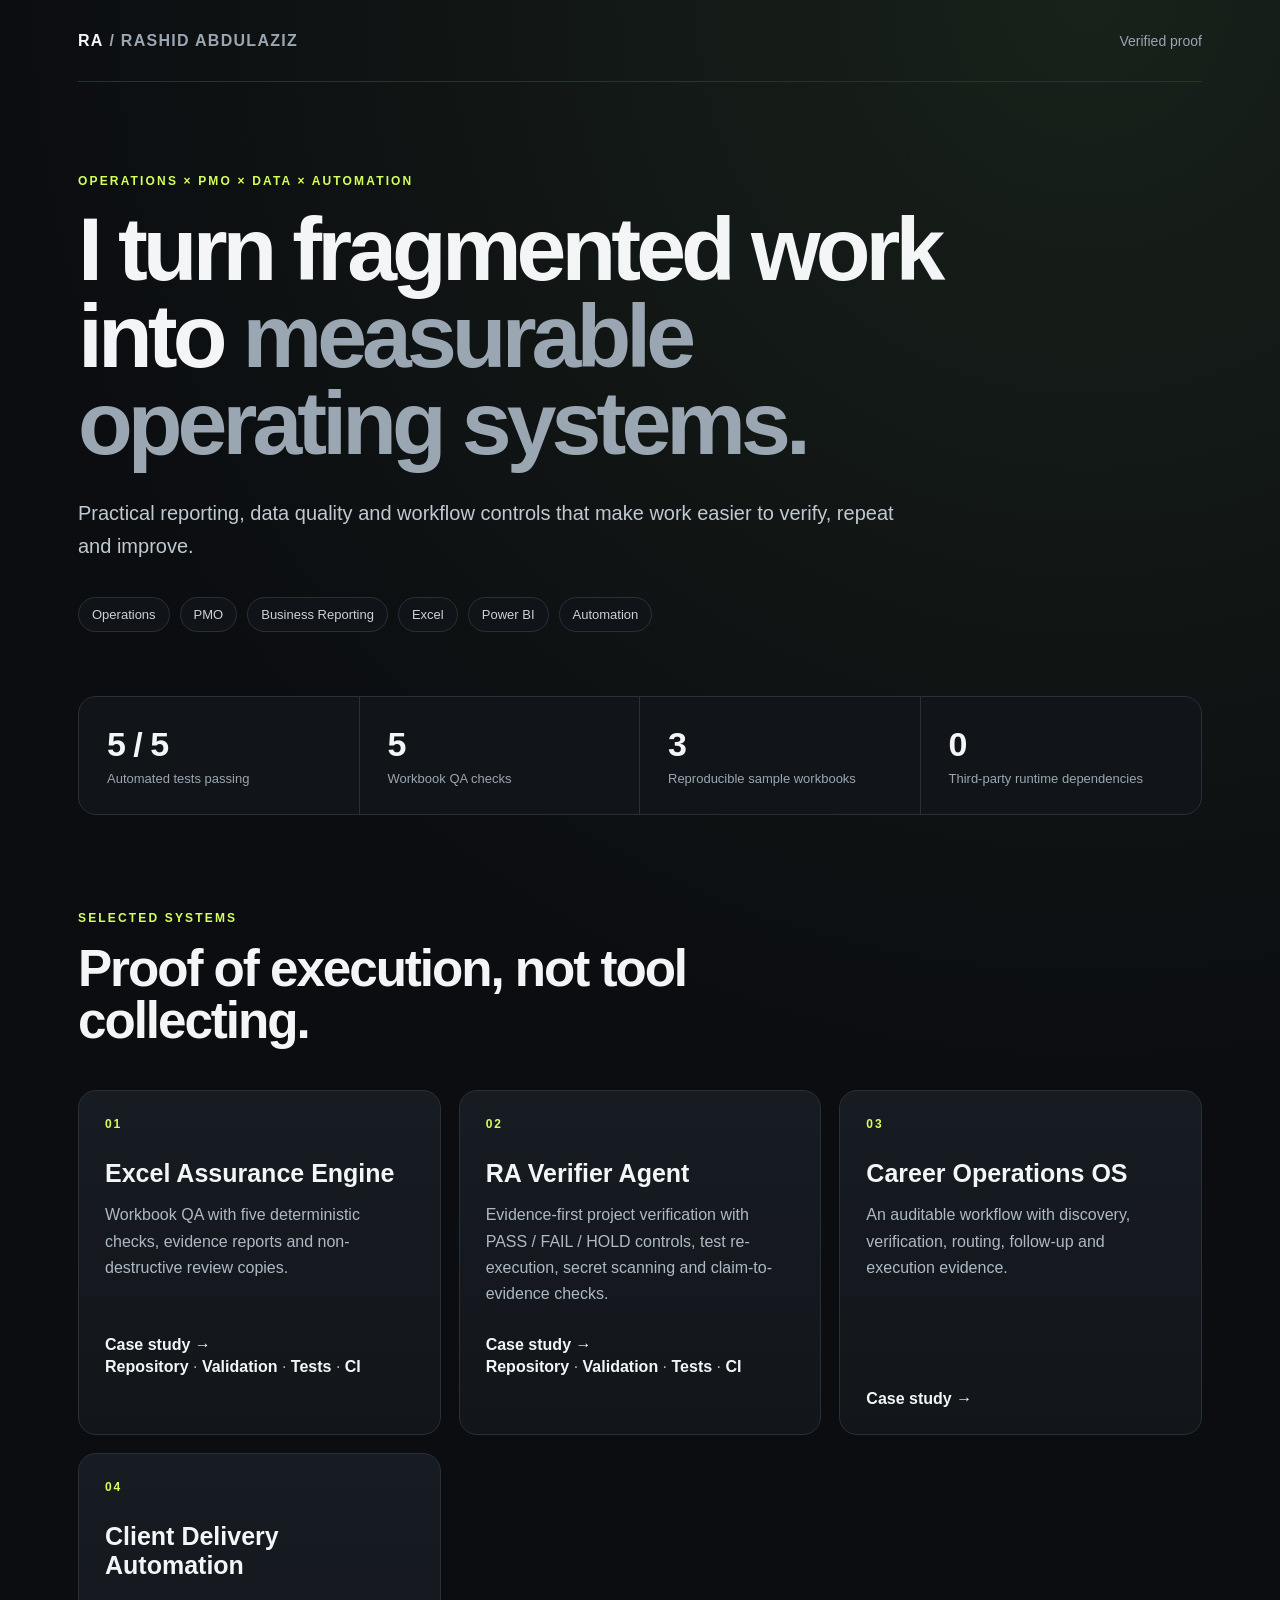
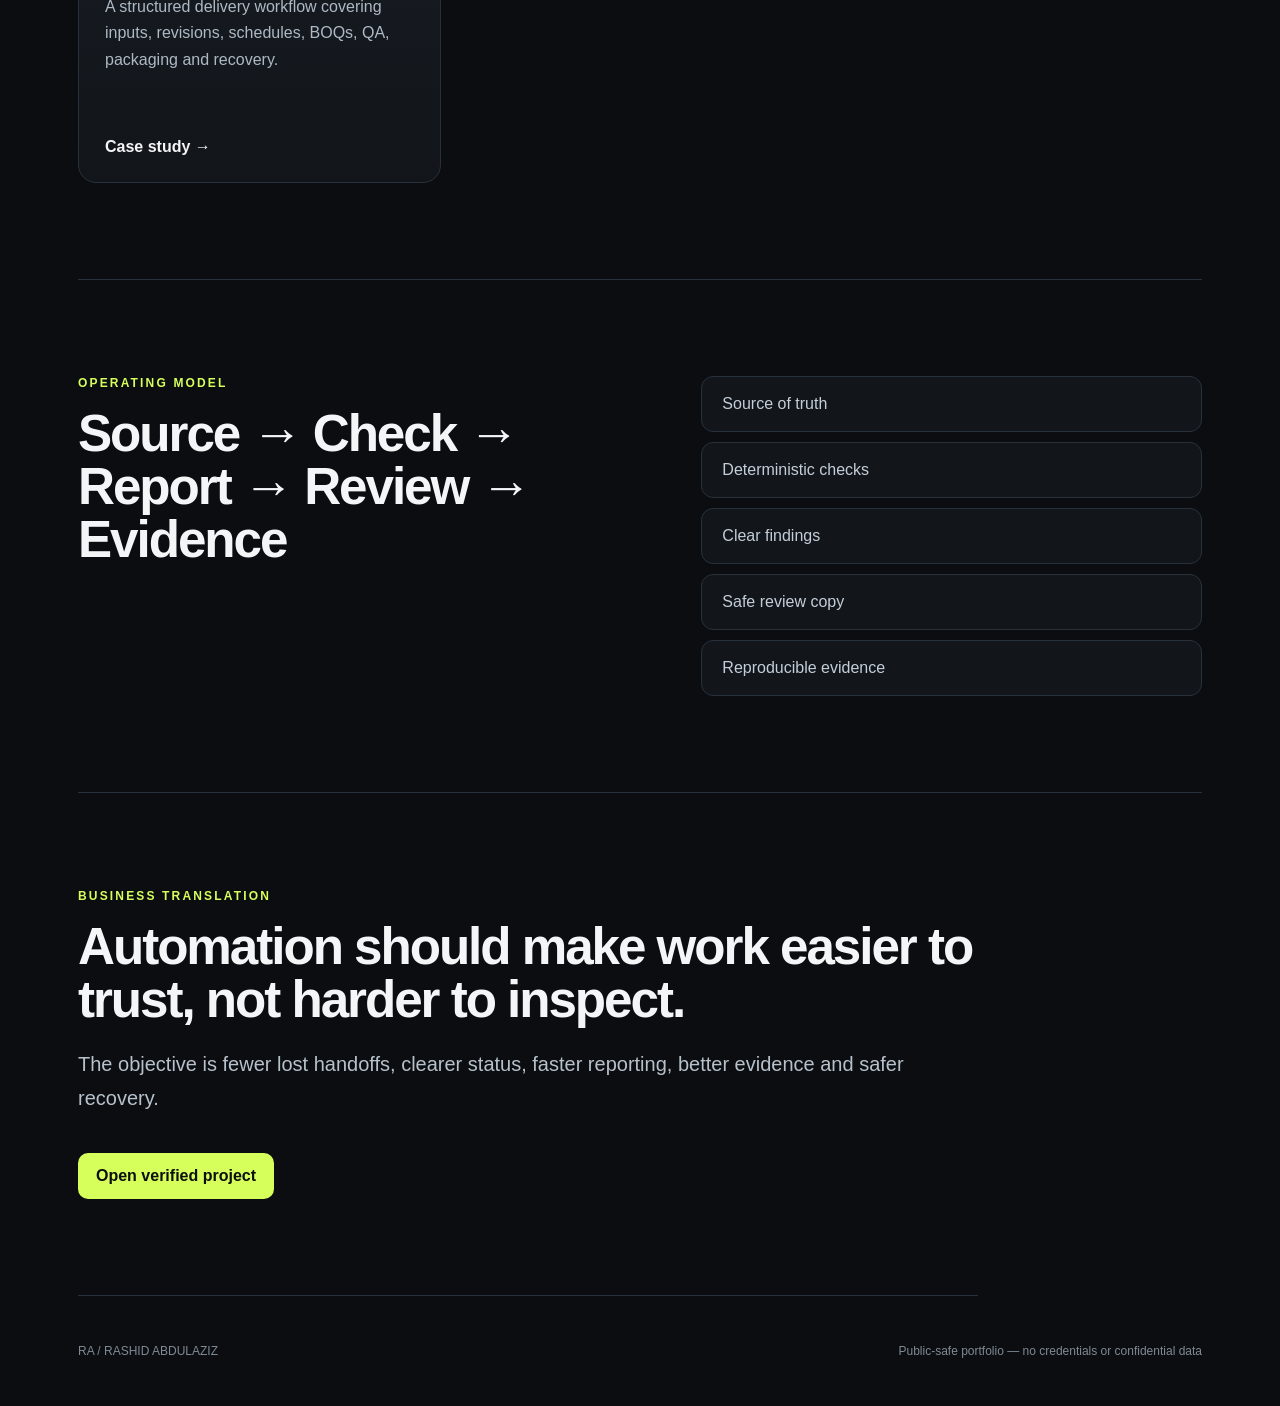
==== index.html @ 1db62b78 "Add social preview metadata" ====
<!doctype html>
<html lang="en">
<head>
  <meta charset="utf-8">
  <meta name="viewport" content="width=device-width,initial-scale=1">
  <meta name="description" content="RA | Operations, PMO, Data and Automation Portfolio">
  <meta property="og:title" content="RA | Operations × PMO × Data × Automation">
  <meta property="og:description" content="Evidence-based professional portfolio for Operations, PMO, Business Reporting and Data Analysis.">
  <meta property="og:type" content="website">
  <meta property="og:url" content="https://rash1ed.github.io/ra-public-portfolio/">
  <meta name="twitter:card" content="summary">
  <title>RA | Operations × PMO × Data × Automation</title>
  <link rel="stylesheet" href="assets/styles.css">
</head>
<body>
  <main class="shell">
    <nav class="nav">
      <div class="brand">RA<span> / RASHID ABDULAZIZ</span></div>
      <a href="#proof">Verified proof</a>
    </nav>

    <section class="hero">
      <p class="eyebrow">OPERATIONS × PMO × DATA × AUTOMATION</p>
      <h1>I turn fragmented work into <em>measurable operating systems.</em></h1>
      <p class="lead">Practical reporting, data quality and workflow controls that make work easier to verify, repeat and improve.</p>
      <div class="chips"><span>Operations</span><span>PMO</span><span>Business Reporting</span><span>Excel</span><span>Power BI</span><span>Automation</span></div>
    </section>
    <section id="proof" class="metrics">
      <article><strong>5 / 5</strong><span>Automated tests passing</span></article>
      <article><strong>5</strong><span>Workbook QA checks</span></article>
      <article><strong>3</strong><span>Reproducible sample workbooks</span></article>
      <article><strong>0</strong><span>Third-party runtime dependencies</span></article>
    </section>

    <section class="section">
      <div class="section-head"><p class="eyebrow">SELECTED SYSTEMS</p><h2>Proof of execution, not tool collecting.</h2></div>
      <div class="grid">
        <article class="card"><span class="num">01</span><h3>Excel Assurance Engine</h3><p>Workbook QA with five deterministic checks, evidence reports and non-destructive review copies.</p><a href="case-studies/excel-assurance-engine.md">Case study →</a><p><a href="https://github.com/rash1ed/ra-excel-assurance-engine">Repository</a> · <a href="https://github.com/rash1ed/ra-excel-assurance-engine/blob/main/docs/validation.txt">Validation</a> · <a href="https://github.com/rash1ed/ra-excel-assurance-engine/tree/main/tests">Tests</a> · <a href="https://github.com/rash1ed/ra-excel-assurance-engine/actions">CI</a></p></article>
        <article class="card"><span class="num">02</span><h3>RA Verifier Agent</h3><p>Evidence-first project verification with PASS / FAIL / HOLD controls, test re-execution, secret scanning and claim-to-evidence checks.</p><a href="case-studies/verifier-agent.md">Case study →</a><p><a href="https://github.com/rash1ed/ra-verifier-agent">Repository</a> · <a href="https://github.com/rash1ed/ra-verifier-agent/blob/main/docs/validation.txt">Validation</a> · <a href="https://github.com/rash1ed/ra-verifier-agent/tree/main/tests">Tests</a> · <a href="https://github.com/rash1ed/ra-verifier-agent/actions">CI</a></p></article>
        <article class="card"><span class="num">03</span><h3>Career Operations OS</h3><p>An auditable workflow with discovery, verification, routing, follow-up and execution evidence.</p><a href="case-studies/career-operations-os.md">Case study →</a></article>
        <article class="card"><span class="num">04</span><h3>Client Delivery Automation</h3><p>A structured delivery workflow covering inputs, revisions, schedules, BOQs, QA, packaging and recovery.</p><a href="case-studies/client-delivery-automation.md">Case study →</a></article>
      </div>
    </section>
    <section class="section split">
      <div><p class="eyebrow">OPERATING MODEL</p><h2>Source → Check → Report → Review → Evidence</h2></div>
      <div class="flow"><span>Source of truth</span><span>Deterministic checks</span><span>Clear findings</span><span>Safe review copy</span><span>Reproducible evidence</span></div>
    </section>

    <section class="section statement">
      <p class="eyebrow">BUSINESS TRANSLATION</p>
      <h2>Automation should make work easier to trust, not harder to inspect.</h2>
      <p>The objective is fewer lost handoffs, clearer status, faster reporting, better evidence and safer recovery.</p>
      <a class="button" href="https://github.com/rash1ed/ra-excel-assurance-engine">Open verified project</a>
    </section>

    <footer><span>RA / RASHID ABDULAZIZ</span><span>Public-safe portfolio — no credentials or confidential data</span></footer>
  </main>
</body>
</html>
---- assets/styles.css ----
:root{
  --bg:#0b0d10;
  --panel:#12161b;
  --panel2:#171c22;
  --text:#f3f5f7;
  --muted:#9aa6b2;
  --line:#27313c;
  --accent:#d6ff5c;
}
*{box-sizing:border-box}
html{scroll-behavior:smooth}
body{
  margin:0;
  background:radial-gradient(circle at 85% 0,#18211a 0,transparent 34%),var(--bg);
  color:var(--text);
  font-family:Inter,Segoe UI,Arial,sans-serif;
}
a{color:inherit}
.shell{max-width:1180px;margin:auto;padding:0 28px}
.nav{
  min-height:82px;
  display:flex;
  align-items:center;
  justify-content:space-between;
  border-bottom:1px solid var(--line);
}
.brand{font-weight:800;letter-spacing:.08em}
.brand span{color:var(--muted);font-weight:600}
.nav a{color:var(--muted);text-decoration:none;font-size:14px}
.hero{padding:92px 0 64px;max-width:980px}
.eyebrow{
  margin:0 0 18px;
  color:var(--accent);
  font-size:12px;
  font-weight:800;
  letter-spacing:.18em;
}
h1{
  font-size:clamp(48px,7vw,92px);
  line-height:.97;
  letter-spacing:-.055em;
  margin:0;
}
h1 em{font-style:normal;color:var(--muted)}
.lead{
  max-width:820px;
  margin:30px 0 0;
  color:#c0c9d2;
  font-size:20px;
  line-height:1.65;
}
.chips{display:flex;flex-wrap:wrap;gap:10px;margin-top:34px}
.chips span{
  border:1px solid var(--line);
  background:#101419;
  color:#c8d1da;
  padding:9px 13px;
  border-radius:999px;
  font-size:13px;
}
.metrics{
  display:grid;
  grid-template-columns:repeat(4,1fr);
  border:1px solid var(--line);
  border-radius:18px;
  overflow:hidden;
  background:rgba(18,22,27,.85);
}
.metrics article{padding:28px;border-right:1px solid var(--line)}
.metrics article:last-child{border-right:0}
.metrics strong{display:block;font-size:34px;letter-spacing:-.03em}
.metrics span{display:block;margin-top:7px;color:var(--muted);font-size:13px}
.section{padding:96px 0;border-bottom:1px solid var(--line)}
.section-head{max-width:720px}
h2{font-size:clamp(34px,4vw,58px);line-height:1.03;letter-spacing:-.04em;margin:0}
.grid{display:grid;grid-template-columns:repeat(3,1fr);gap:18px;margin-top:42px}
.card{
  min-height:330px;
  display:flex;
  flex-direction:column;
  padding:26px;
  border:1px solid var(--line);
  border-radius:18px;
  background:linear-gradient(180deg,var(--panel2),var(--panel));
}
.card .num{color:var(--accent);font-size:12px;font-weight:800;letter-spacing:.16em}
.card h3{font-size:25px;margin:28px 0 14px}
.card p{color:#aeb9c4;line-height:1.65;margin:0 0 28px}
.card a{margin-top:auto;color:var(--text);text-decoration:none;font-weight:700}
.split{display:grid;grid-template-columns:1.05fr .95fr;gap:70px;align-items:start}
.flow{display:grid;gap:10px}
.flow span{
  padding:18px 20px;
  border:1px solid var(--line);
  border-radius:12px;
  background:var(--panel);
  color:#c4ced8;
}
.statement{max-width:900px}
.statement>p:not(.eyebrow){font-size:20px;line-height:1.7;color:#b7c1cb}
.button{
  display:inline-block;
  margin-top:18px;
  background:var(--accent);
  color:#0c0f0d;
  padding:14px 18px;
  border-radius:10px;
  text-decoration:none;
  font-weight:800;
}
footer{
  min-height:110px;
  display:flex;
  align-items:center;
  justify-content:space-between;
  color:#7f8a95;
  font-size:12px;
}
@media(max-width:780px){
  .shell{padding:0 18px}
  .hero{padding-top:64px}
  .metrics,.grid,.split{grid-template-columns:1fr}
  .metrics article{border-right:0;border-bottom:1px solid var(--line)}
  .metrics article:last-child{border-bottom:0}
  .section{padding:68px 0}
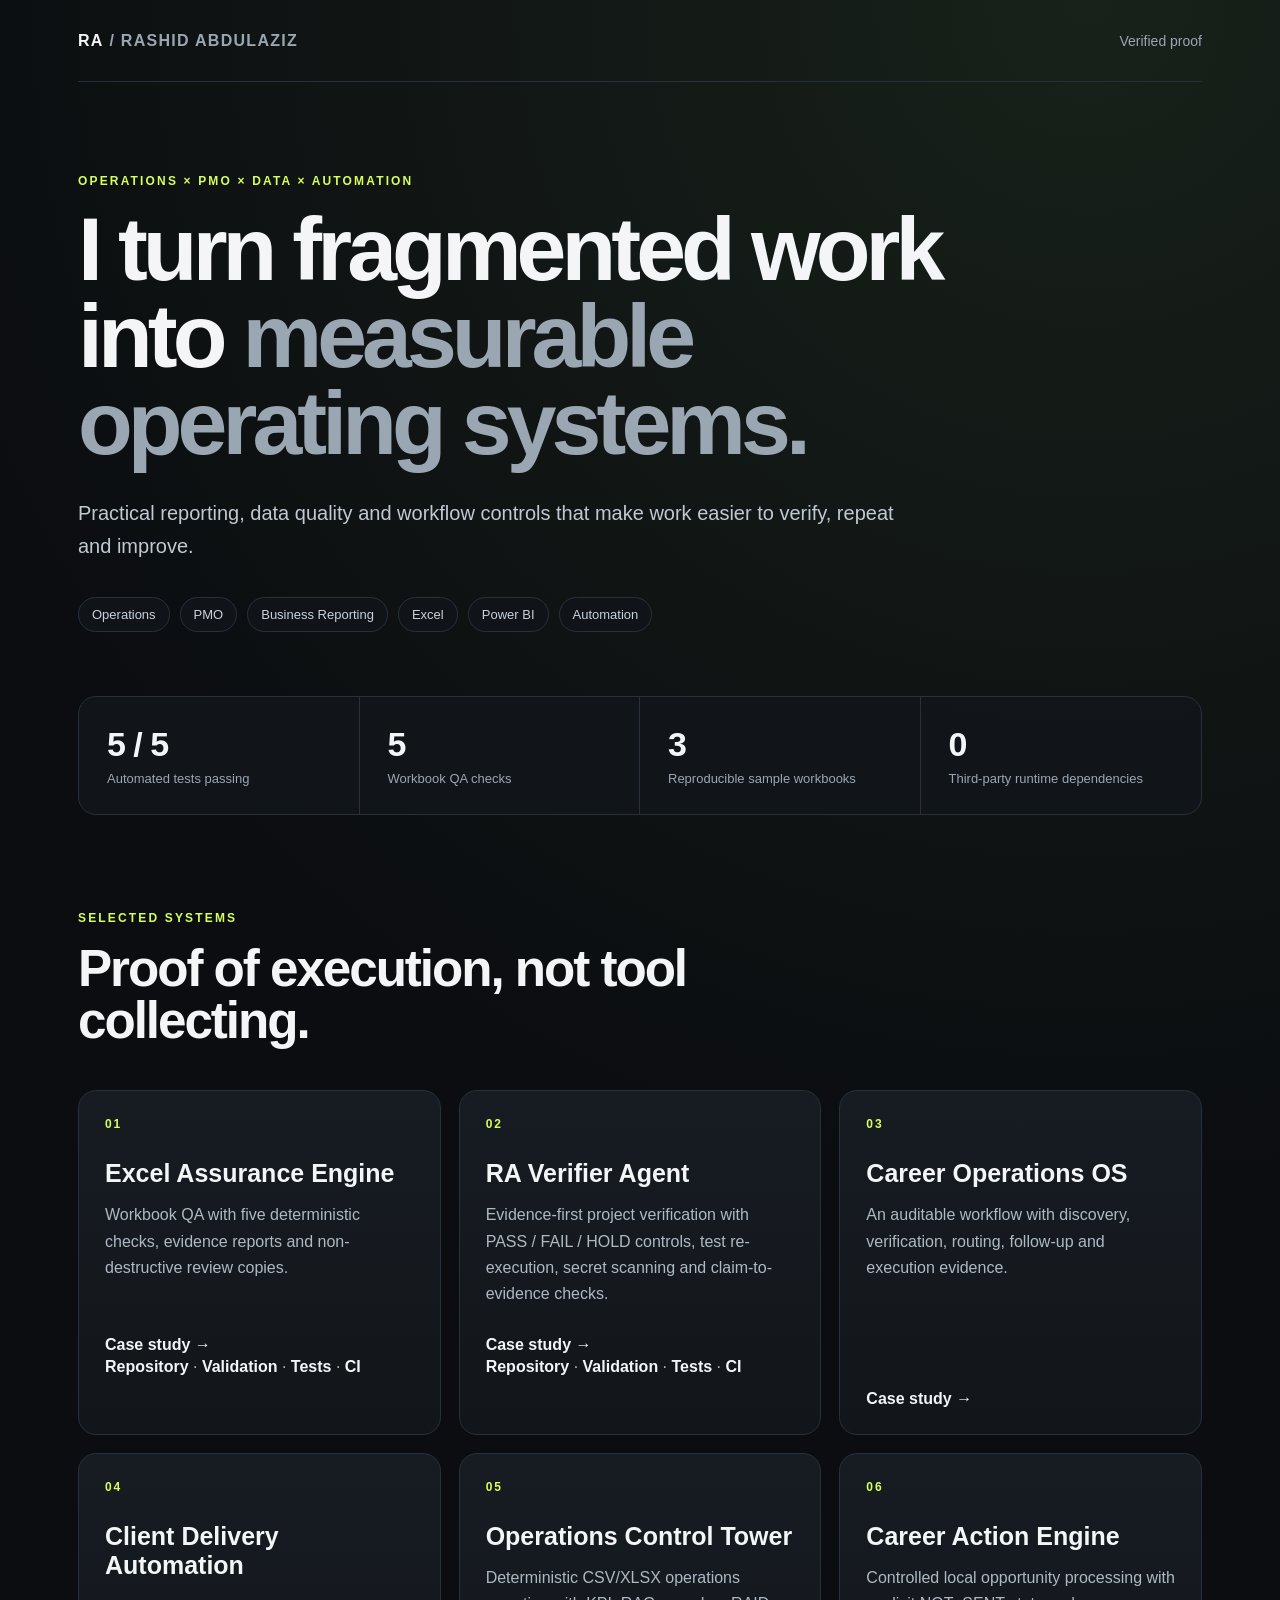
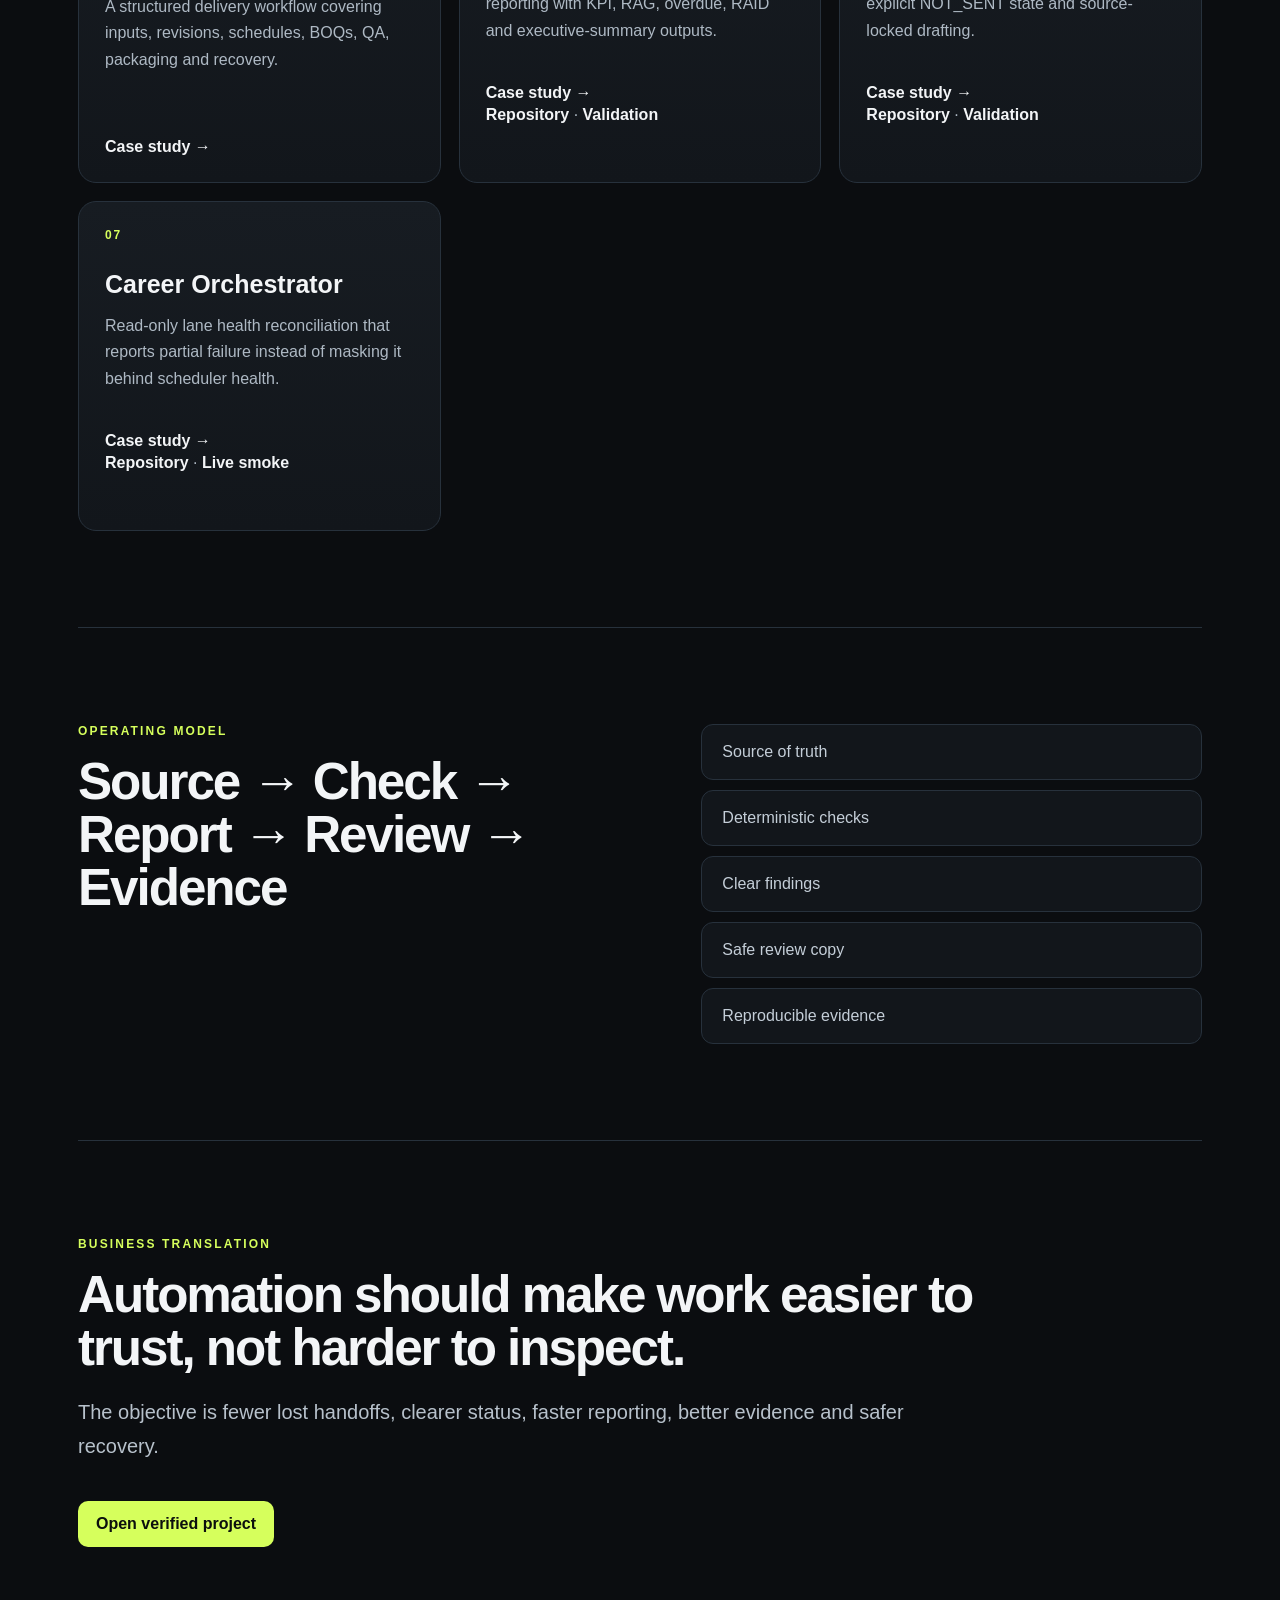
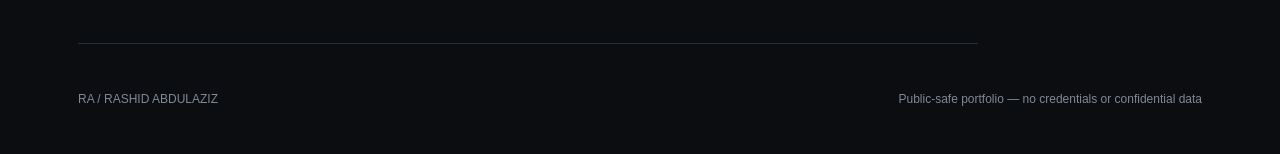
==== commit 6f6e71c7: "Surface verified systems in public portfolio" ====
--- a/index.html
+++ b/index.html
@@ -8,7 +8,13 @@
   <meta property="og:description" content="Evidence-based professional portfolio for Operations, PMO, Business Reporting and Data Analysis.">
   <meta property="og:type" content="website">
   <meta property="og:url" content="https://rash1ed.github.io/ra-public-portfolio/">
-  <meta name="twitter:card" content="summary">
+  <meta property="og:image" content="https://rash1ed.github.io/ra-public-portfolio/assets/social-preview.png">
+  <meta property="og:image:width" content="1200">
+  <meta property="og:image:height" content="630">
+  <meta name="twitter:card" content="summary_large_image">
+  <meta name="twitter:title" content="RA | Operations × PMO × Data × Automation">
+  <meta name="twitter:description" content="Evidence-based professional portfolio for Operations, PMO, Business Reporting and Data Analysis.">
+  <meta name="twitter:image" content="https://rash1ed.github.io/ra-public-portfolio/assets/social-preview.png">
   <title>RA | Operations × PMO × Data × Automation</title>
   <link rel="stylesheet" href="assets/styles.css">
 </head>
@@ -39,6 +45,9 @@
         <article class="card"><span class="num">02</span><h3>RA Verifier Agent</h3><p>Evidence-first project verification with PASS / FAIL / HOLD controls, test re-execution, secret scanning and claim-to-evidence checks.</p><a href="case-studies/verifier-agent.md">Case study →</a><p><a href="https://github.com/rash1ed/ra-verifier-agent">Repository</a> · <a href="https://github.com/rash1ed/ra-verifier-agent/blob/main/docs/validation.txt">Validation</a> · <a href="https://github.com/rash1ed/ra-verifier-agent/tree/main/tests">Tests</a> · <a href="https://github.com/rash1ed/ra-verifier-agent/actions">CI</a></p></article>
         <article class="card"><span class="num">03</span><h3>Career Operations OS</h3><p>An auditable workflow with discovery, verification, routing, follow-up and execution evidence.</p><a href="case-studies/career-operations-os.md">Case study →</a></article>
         <article class="card"><span class="num">04</span><h3>Client Delivery Automation</h3><p>A structured delivery workflow covering inputs, revisions, schedules, BOQs, QA, packaging and recovery.</p><a href="case-studies/client-delivery-automation.md">Case study →</a></article>
+        <article class="card"><span class="num">05</span><h3>Operations Control Tower</h3><p>Deterministic CSV/XLSX operations reporting with KPI, RAG, overdue, RAID and executive-summary outputs.</p><a href="case-studies/operations-control-tower.md">Case study →</a><p><a href="https://github.com/rash1ed/ra-operations-control-tower">Repository</a> · <a href="https://github.com/rash1ed/ra-operations-control-tower/blob/main/docs/validation.txt">Validation</a></p></article>
+        <article class="card"><span class="num">06</span><h3>Career Action Engine</h3><p>Controlled local opportunity processing with explicit NOT_SENT state and source-locked drafting.</p><a href="case-studies/career-action-engine.md">Case study →</a><p><a href="https://github.com/rash1ed/ra-career-action-engine">Repository</a> · <a href="https://github.com/rash1ed/ra-career-action-engine/blob/main/docs/validation.txt">Validation</a></p></article>
+        <article class="card"><span class="num">07</span><h3>Career Orchestrator</h3><p>Read-only lane health reconciliation that reports partial failure instead of masking it behind scheduler health.</p><a href="case-studies/career-orchestrator.md">Case study →</a><p><a href="https://github.com/rash1ed/ra-career-orchestrator">Repository</a> · <a href="https://github.com/rash1ed/ra-career-orchestrator/blob/main/docs/live-smoke-sanitized.json">Live smoke</a></p></article>
       </div>
     </section>
     <section class="section split">
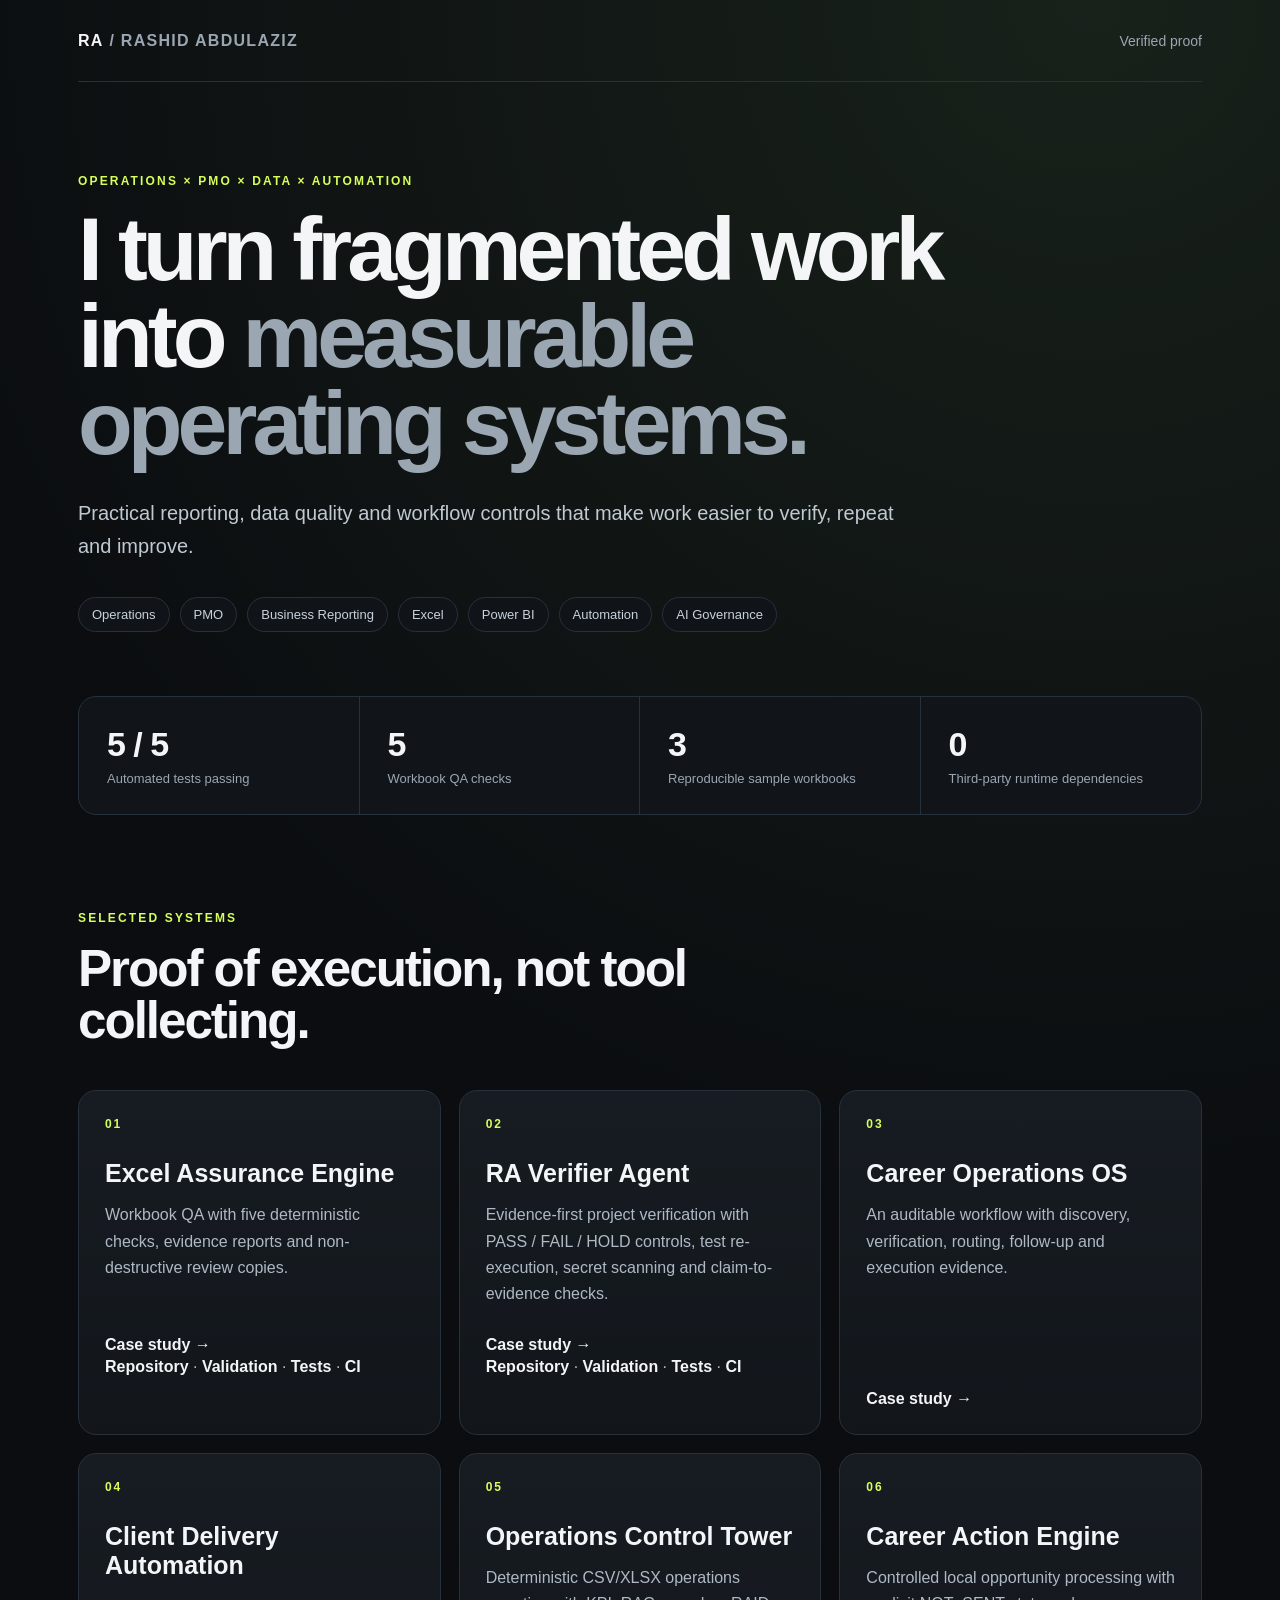
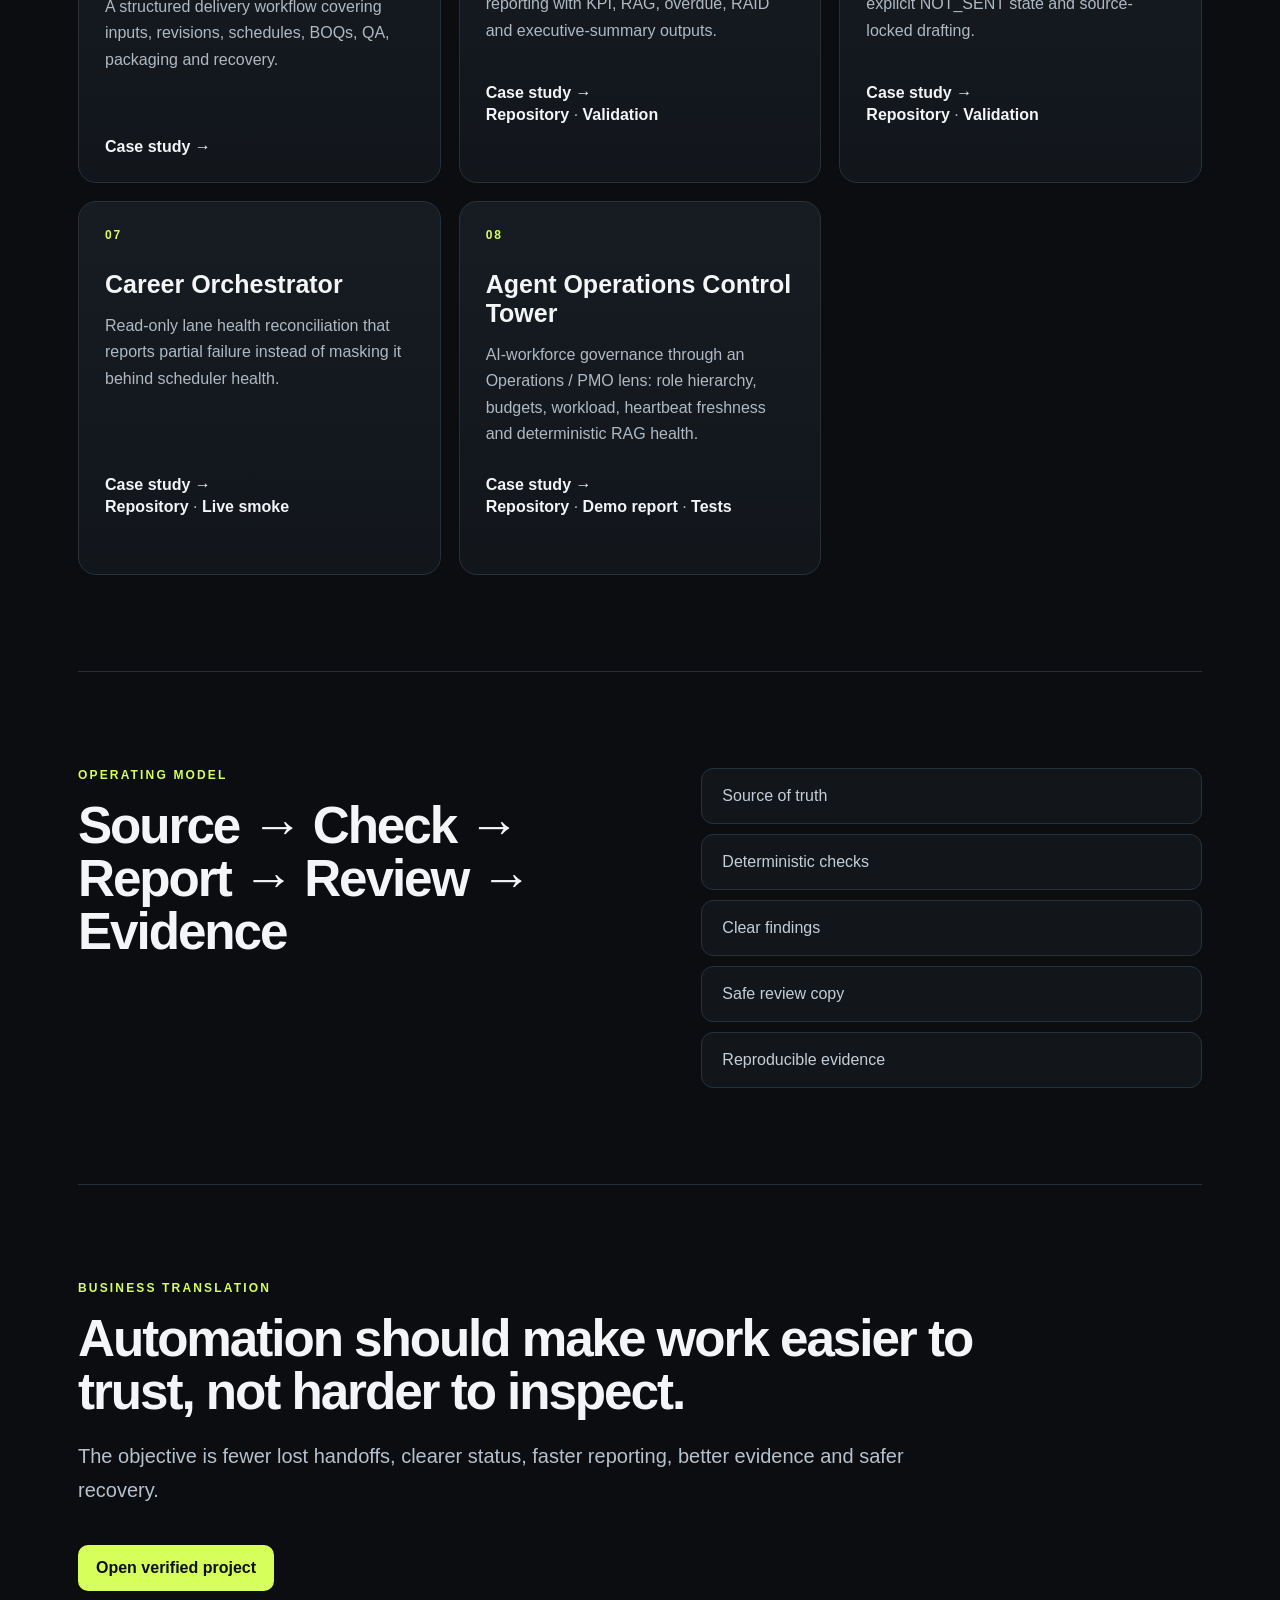
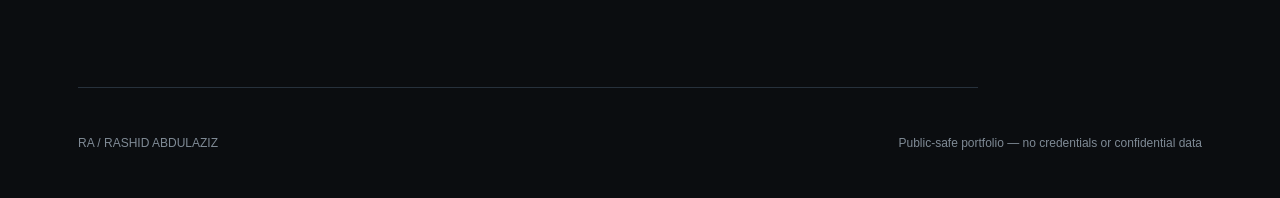
==== commit 273dc94c: "Feature agent operations project on portfolio site" ====
--- a/index.html
+++ b/index.html
@@ -29,7 +29,7 @@
       <p class="eyebrow">OPERATIONS × PMO × DATA × AUTOMATION</p>
       <h1>I turn fragmented work into <em>measurable operating systems.</em></h1>
       <p class="lead">Practical reporting, data quality and workflow controls that make work easier to verify, repeat and improve.</p>
-      <div class="chips"><span>Operations</span><span>PMO</span><span>Business Reporting</span><span>Excel</span><span>Power BI</span><span>Automation</span></div>
+      <div class="chips"><span>Operations</span><span>PMO</span><span>Business Reporting</span><span>Excel</span><span>Power BI</span><span>Automation</span><span>AI Governance</span></div>
     </section>
     <section id="proof" class="metrics">
       <article><strong>5 / 5</strong><span>Automated tests passing</span></article>
@@ -48,6 +48,7 @@
         <article class="card"><span class="num">05</span><h3>Operations Control Tower</h3><p>Deterministic CSV/XLSX operations reporting with KPI, RAG, overdue, RAID and executive-summary outputs.</p><a href="case-studies/operations-control-tower.md">Case study →</a><p><a href="https://github.com/rash1ed/ra-operations-control-tower">Repository</a> · <a href="https://github.com/rash1ed/ra-operations-control-tower/blob/main/docs/validation.txt">Validation</a></p></article>
         <article class="card"><span class="num">06</span><h3>Career Action Engine</h3><p>Controlled local opportunity processing with explicit NOT_SENT state and source-locked drafting.</p><a href="case-studies/career-action-engine.md">Case study →</a><p><a href="https://github.com/rash1ed/ra-career-action-engine">Repository</a> · <a href="https://github.com/rash1ed/ra-career-action-engine/blob/main/docs/validation.txt">Validation</a></p></article>
         <article class="card"><span class="num">07</span><h3>Career Orchestrator</h3><p>Read-only lane health reconciliation that reports partial failure instead of masking it behind scheduler health.</p><a href="case-studies/career-orchestrator.md">Case study →</a><p><a href="https://github.com/rash1ed/ra-career-orchestrator">Repository</a> · <a href="https://github.com/rash1ed/ra-career-orchestrator/blob/main/docs/live-smoke-sanitized.json">Live smoke</a></p></article>
+        <article class="card"><span class="num">08</span><h3>Agent Operations Control Tower</h3><p>AI-workforce governance through an Operations / PMO lens: role hierarchy, budgets, workload, heartbeat freshness and deterministic RAG health.</p><a href="https://github.com/rash1ed/ra-public-portfolio/blob/main/case-studies/agent-operations-control-tower.md">Case study →</a><p><a href="https://github.com/rash1ed/ra-operations-control-tower">Repository</a> · <a href="https://github.com/rash1ed/ra-operations-control-tower/blob/main/docs/agent-operations-report.md">Demo report</a> · <a href="https://github.com/rash1ed/ra-operations-control-tower/tree/main/tests">Tests</a></p></article>
       </div>
     </section>
     <section class="section split">
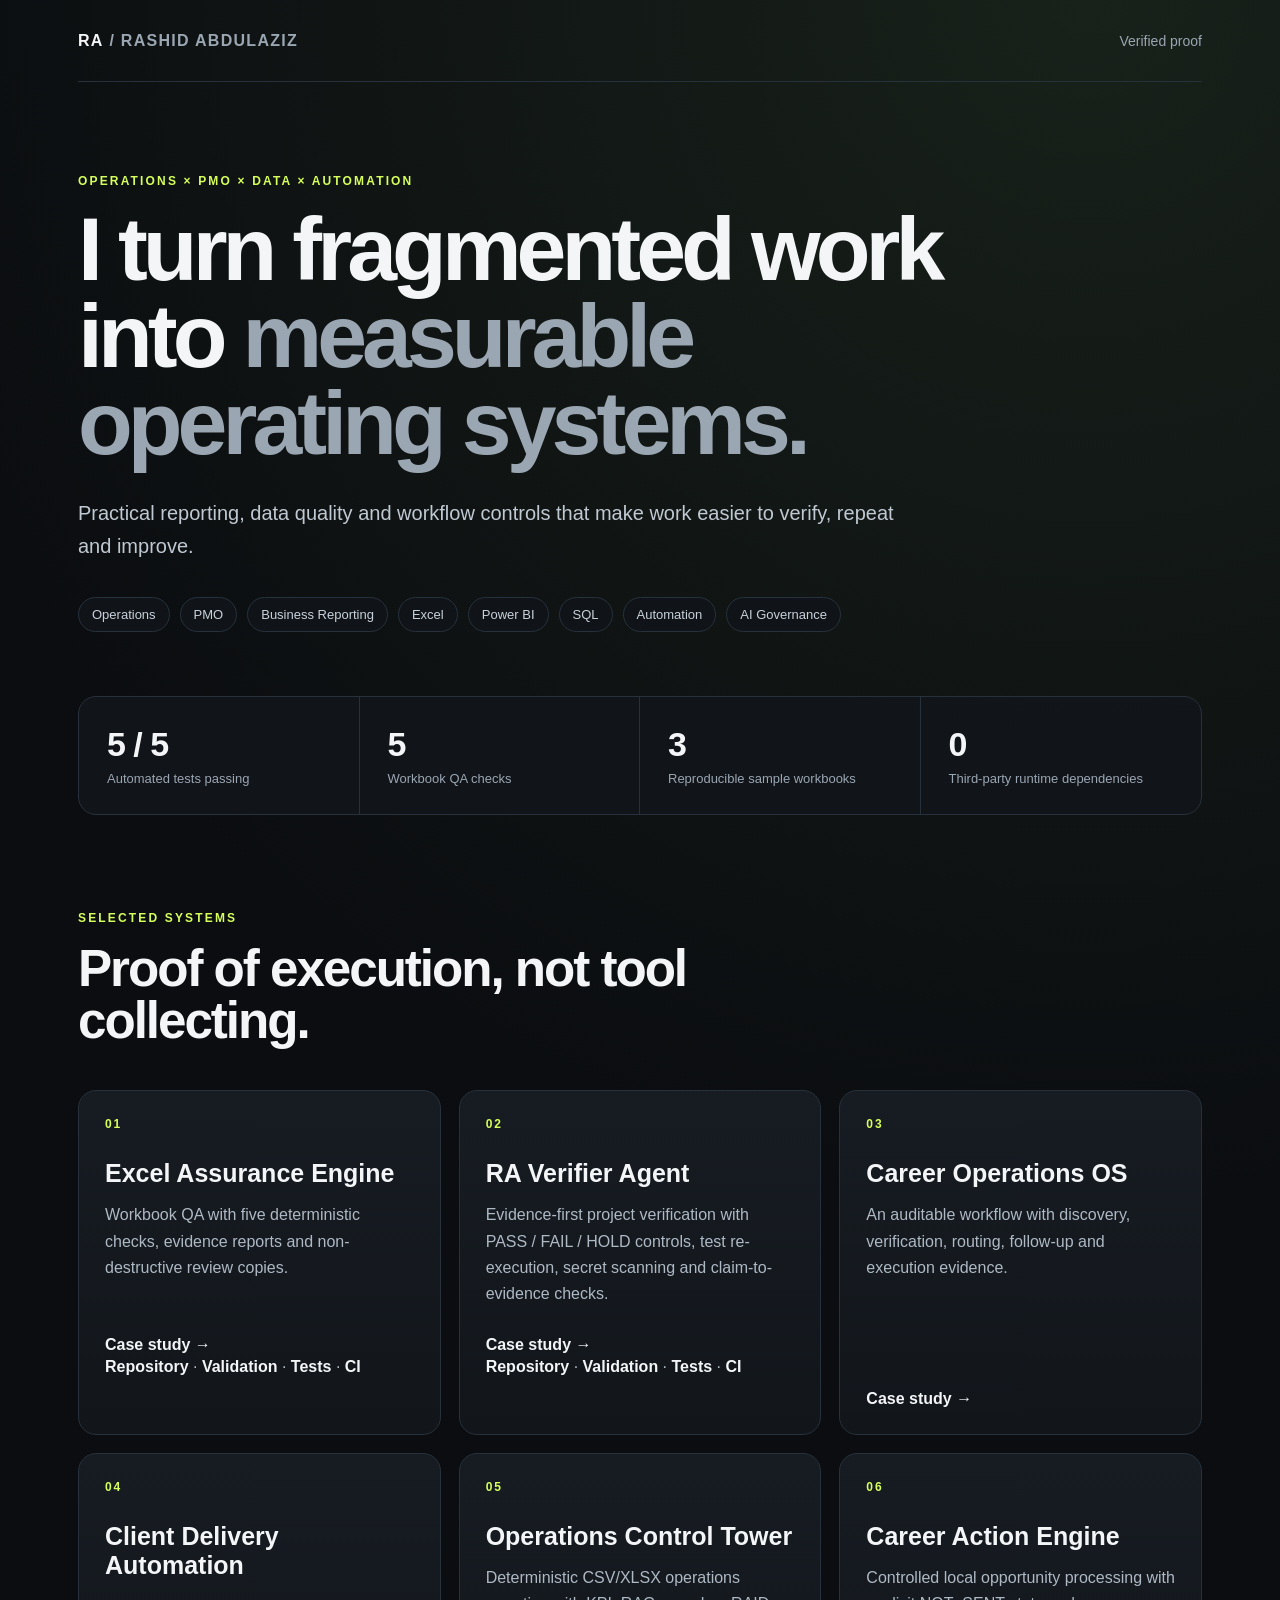
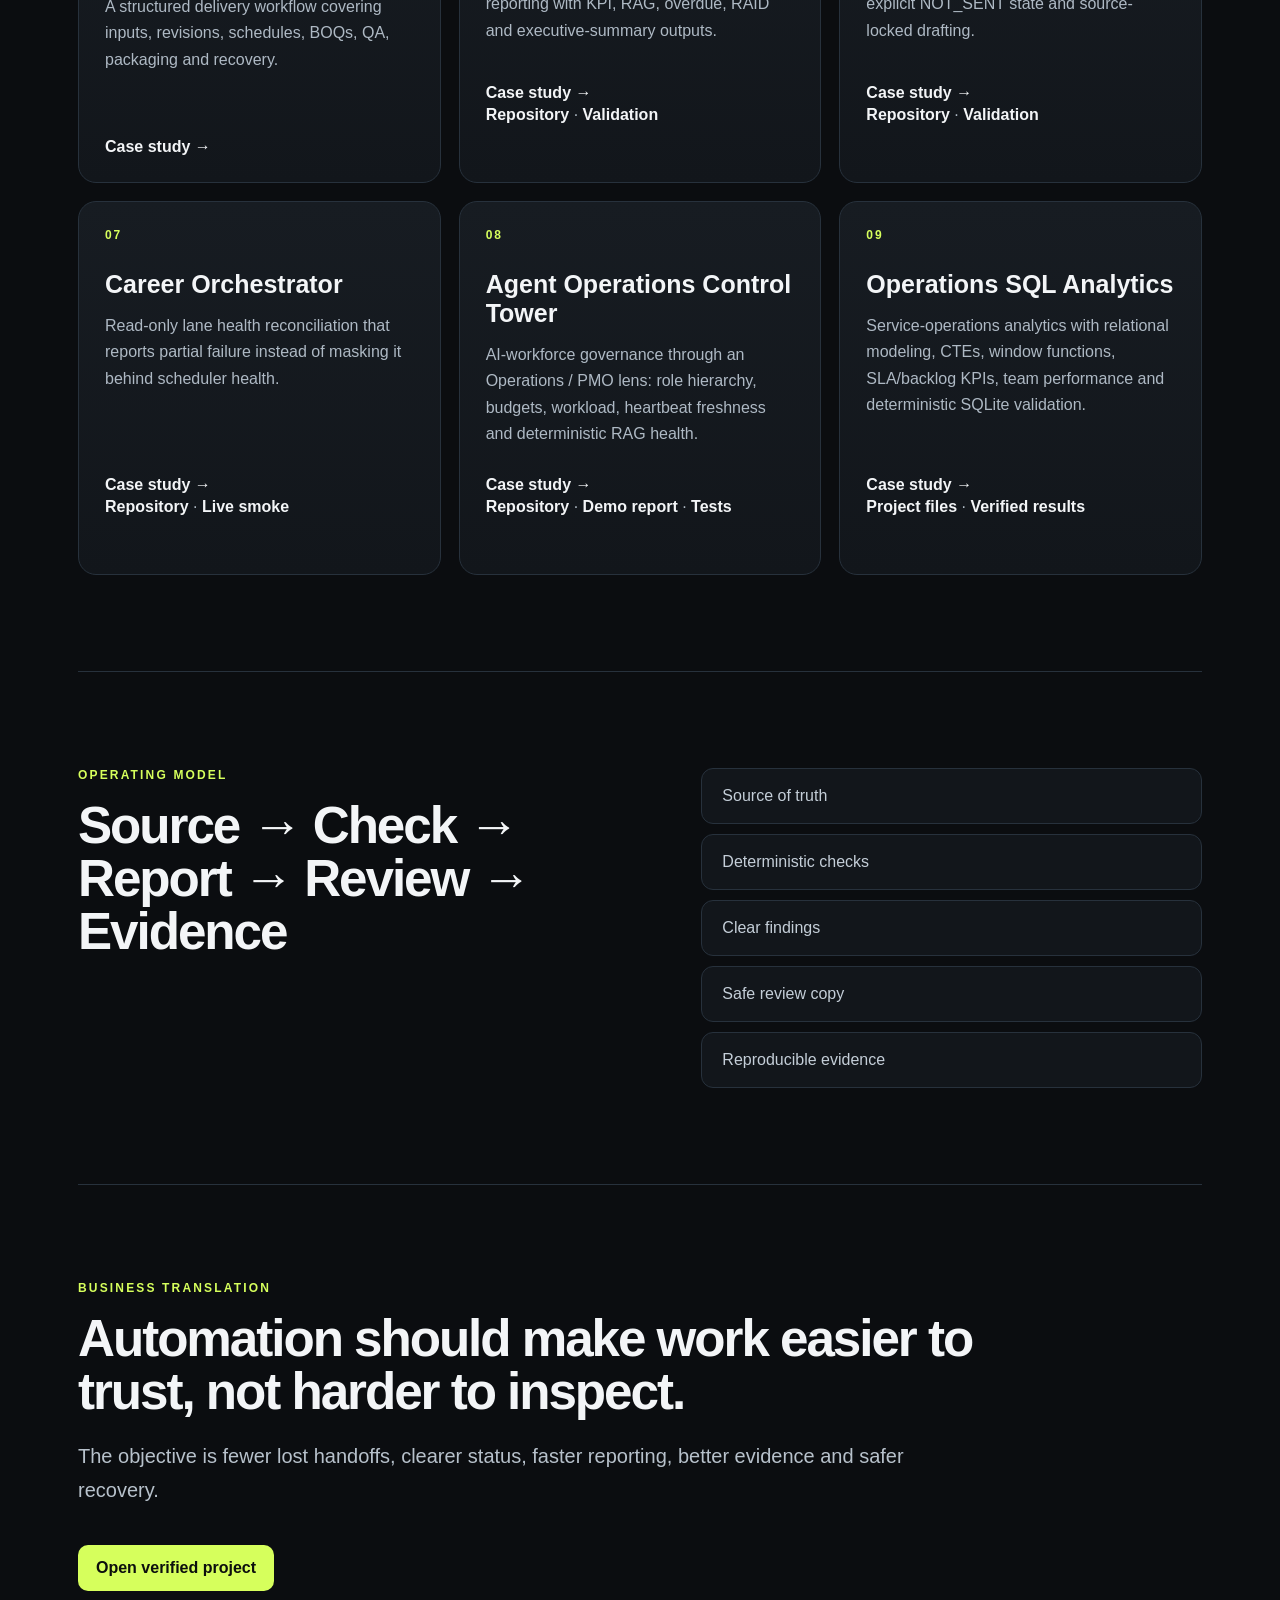
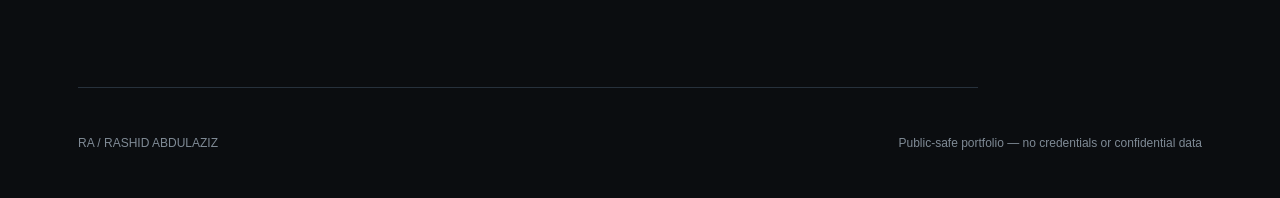
==== commit e1f77b53: "Add operations SQL analytics portfolio project" ====
--- a/index.html
+++ b/index.html
@@ -29,7 +29,7 @@
       <p class="eyebrow">OPERATIONS × PMO × DATA × AUTOMATION</p>
       <h1>I turn fragmented work into <em>measurable operating systems.</em></h1>
       <p class="lead">Practical reporting, data quality and workflow controls that make work easier to verify, repeat and improve.</p>
-      <div class="chips"><span>Operations</span><span>PMO</span><span>Business Reporting</span><span>Excel</span><span>Power BI</span><span>Automation</span><span>AI Governance</span></div>
+      <div class="chips"><span>Operations</span><span>PMO</span><span>Business Reporting</span><span>Excel</span><span>Power BI</span><span>SQL</span><span>Automation</span><span>AI Governance</span></div>
     </section>
     <section id="proof" class="metrics">
       <article><strong>5 / 5</strong><span>Automated tests passing</span></article>
@@ -49,6 +49,7 @@
         <article class="card"><span class="num">06</span><h3>Career Action Engine</h3><p>Controlled local opportunity processing with explicit NOT_SENT state and source-locked drafting.</p><a href="case-studies/career-action-engine.md">Case study →</a><p><a href="https://github.com/rash1ed/ra-career-action-engine">Repository</a> · <a href="https://github.com/rash1ed/ra-career-action-engine/blob/main/docs/validation.txt">Validation</a></p></article>
         <article class="card"><span class="num">07</span><h3>Career Orchestrator</h3><p>Read-only lane health reconciliation that reports partial failure instead of masking it behind scheduler health.</p><a href="case-studies/career-orchestrator.md">Case study →</a><p><a href="https://github.com/rash1ed/ra-career-orchestrator">Repository</a> · <a href="https://github.com/rash1ed/ra-career-orchestrator/blob/main/docs/live-smoke-sanitized.json">Live smoke</a></p></article>
         <article class="card"><span class="num">08</span><h3>Agent Operations Control Tower</h3><p>AI-workforce governance through an Operations / PMO lens: role hierarchy, budgets, workload, heartbeat freshness and deterministic RAG health.</p><a href="https://github.com/rash1ed/ra-public-portfolio/blob/main/case-studies/agent-operations-control-tower.md">Case study →</a><p><a href="https://github.com/rash1ed/ra-operations-control-tower">Repository</a> · <a href="https://github.com/rash1ed/ra-operations-control-tower/blob/main/docs/agent-operations-report.md">Demo report</a> · <a href="https://github.com/rash1ed/ra-operations-control-tower/tree/main/tests">Tests</a></p></article>
+        <article class="card"><span class="num">09</span><h3>Operations SQL Analytics</h3><p>Service-operations analytics with relational modeling, CTEs, window functions, SLA/backlog KPIs, team performance and deterministic SQLite validation.</p><a href="https://github.com/rash1ed/ra-public-portfolio/blob/main/sql-projects/operations-sql-analytics/README.md">Case study →</a><p><a href="https://github.com/rash1ed/ra-public-portfolio/tree/main/sql-projects/operations-sql-analytics">Project files</a> · <a href="https://github.com/rash1ed/ra-public-portfolio/blob/main/sql-projects/operations-sql-analytics/docs/results.md">Verified results</a></p></article>
       </div>
     </section>
     <section class="section split">
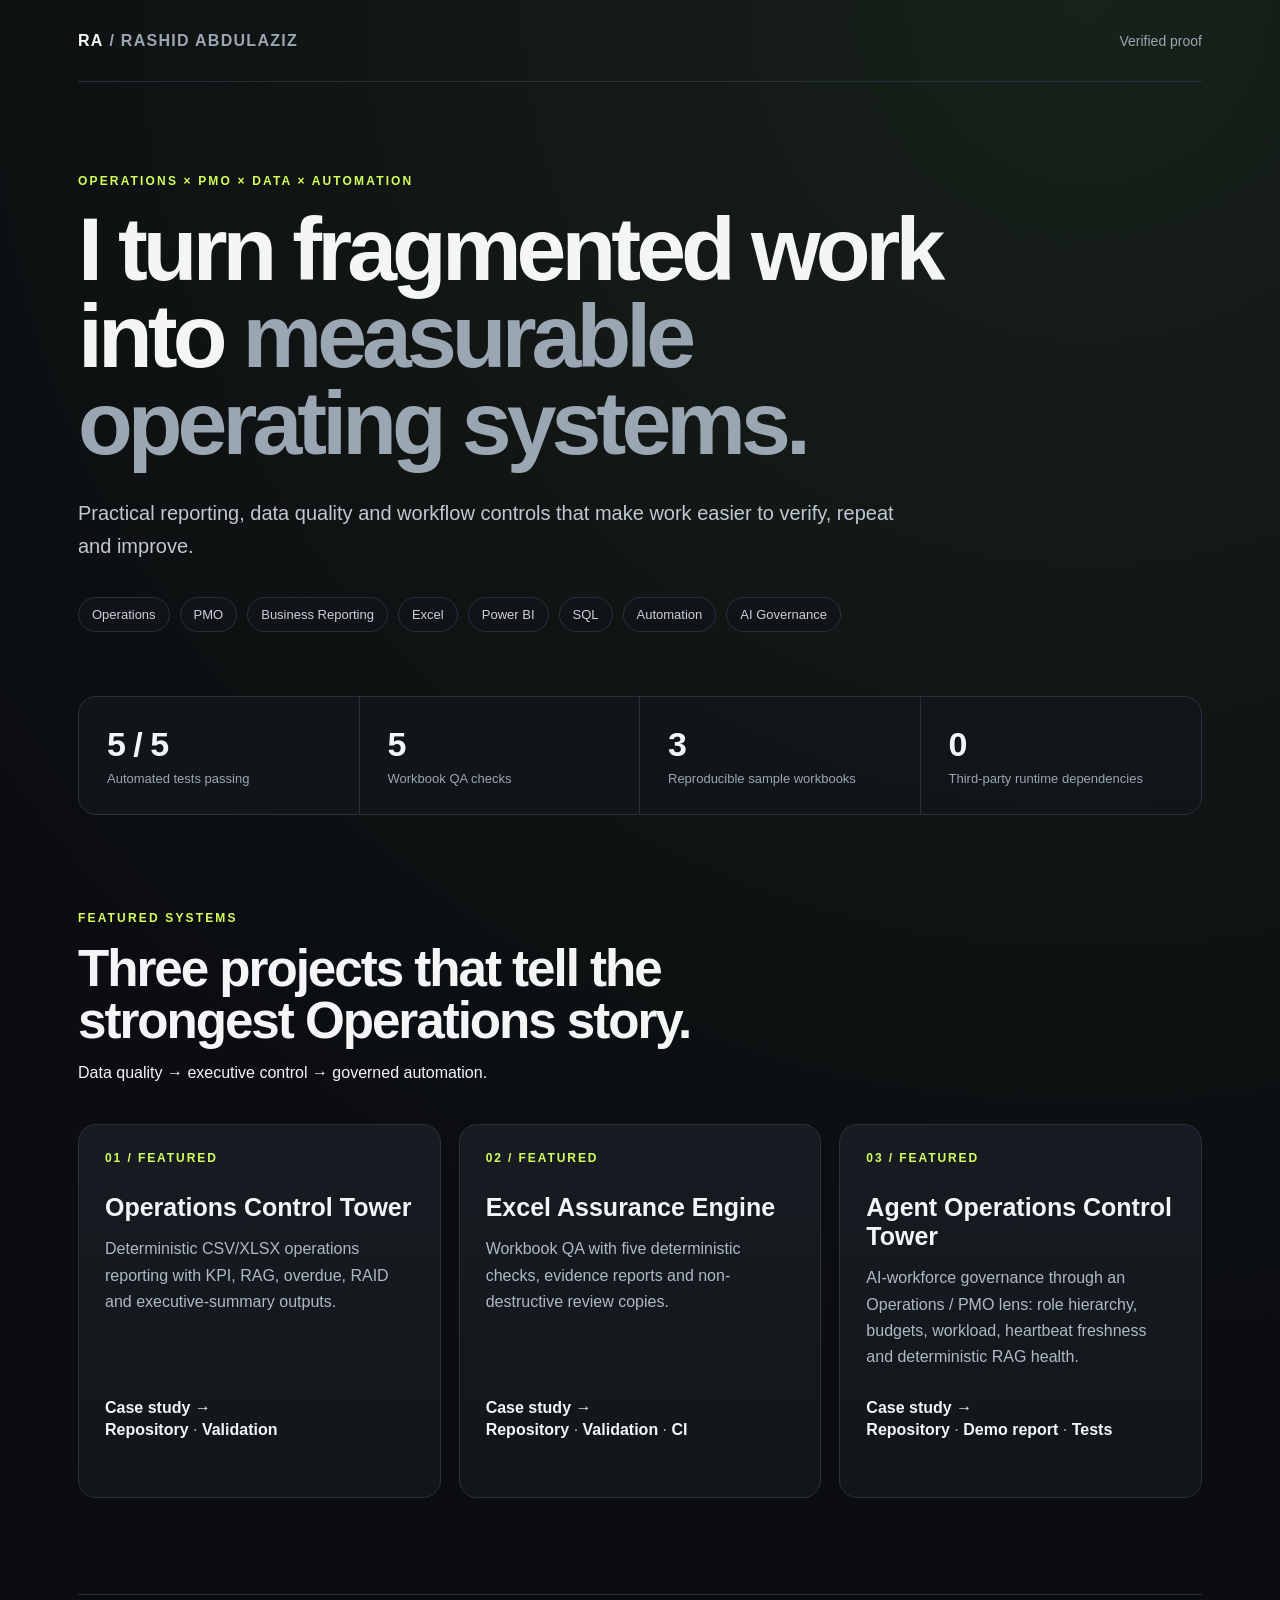
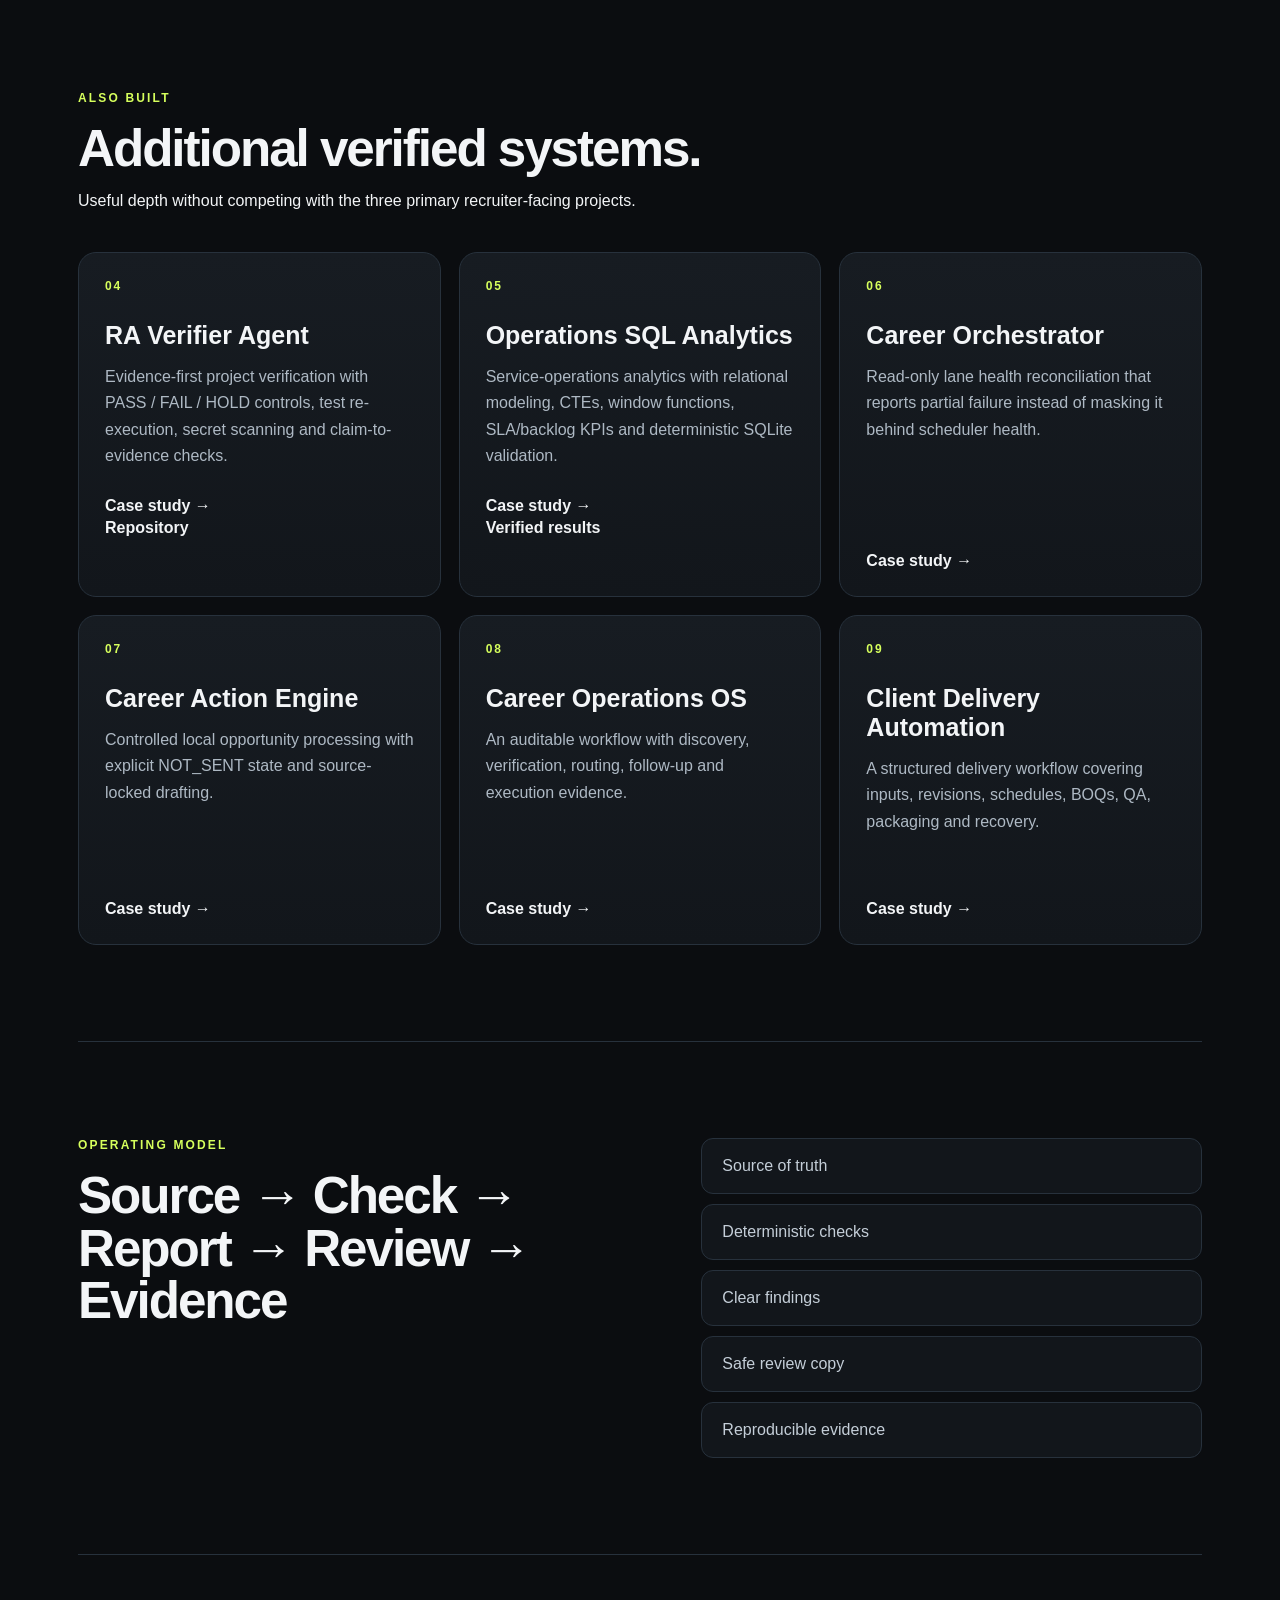
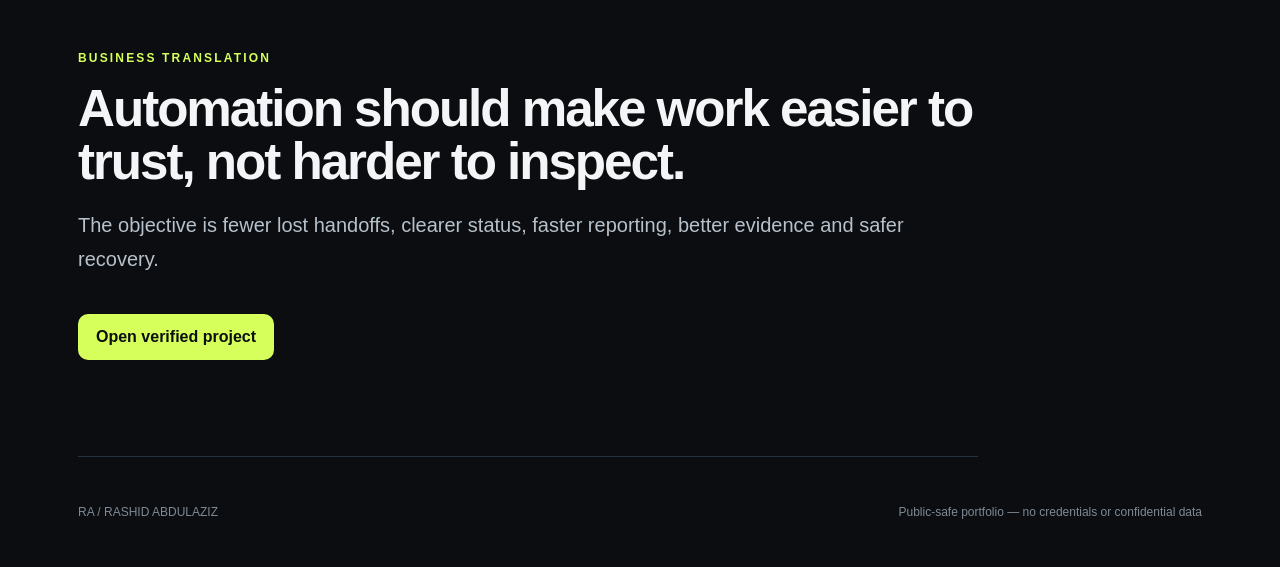
==== commit 0222e9c4: "Prioritize featured portfolio systems" ====
--- a/index.html
+++ b/index.html
@@ -38,18 +38,24 @@
       <article><strong>0</strong><span>Third-party runtime dependencies</span></article>
     </section>
 
-    <section class="section">
-      <div class="section-head"><p class="eyebrow">SELECTED SYSTEMS</p><h2>Proof of execution, not tool collecting.</h2></div>
-      <div class="grid">
-        <article class="card"><span class="num">01</span><h3>Excel Assurance Engine</h3><p>Workbook QA with five deterministic checks, evidence reports and non-destructive review copies.</p><a href="case-studies/excel-assurance-engine.md">Case study →</a><p><a href="https://github.com/rash1ed/ra-excel-assurance-engine">Repository</a> · <a href="https://github.com/rash1ed/ra-excel-assurance-engine/blob/main/docs/validation.txt">Validation</a> · <a href="https://github.com/rash1ed/ra-excel-assurance-engine/tree/main/tests">Tests</a> · <a href="https://github.com/rash1ed/ra-excel-assurance-engine/actions">CI</a></p></article>
-        <article class="card"><span class="num">02</span><h3>RA Verifier Agent</h3><p>Evidence-first project verification with PASS / FAIL / HOLD controls, test re-execution, secret scanning and claim-to-evidence checks.</p><a href="case-studies/verifier-agent.md">Case study →</a><p><a href="https://github.com/rash1ed/ra-verifier-agent">Repository</a> · <a href="https://github.com/rash1ed/ra-verifier-agent/blob/main/docs/validation.txt">Validation</a> · <a href="https://github.com/rash1ed/ra-verifier-agent/tree/main/tests">Tests</a> · <a href="https://github.com/rash1ed/ra-verifier-agent/actions">CI</a></p></article>
-        <article class="card"><span class="num">03</span><h3>Career Operations OS</h3><p>An auditable workflow with discovery, verification, routing, follow-up and execution evidence.</p><a href="case-studies/career-operations-os.md">Case study →</a></article>
-        <article class="card"><span class="num">04</span><h3>Client Delivery Automation</h3><p>A structured delivery workflow covering inputs, revisions, schedules, BOQs, QA, packaging and recovery.</p><a href="case-studies/client-delivery-automation.md">Case study →</a></article>
-        <article class="card"><span class="num">05</span><h3>Operations Control Tower</h3><p>Deterministic CSV/XLSX operations reporting with KPI, RAG, overdue, RAID and executive-summary outputs.</p><a href="case-studies/operations-control-tower.md">Case study →</a><p><a href="https://github.com/rash1ed/ra-operations-control-tower">Repository</a> · <a href="https://github.com/rash1ed/ra-operations-control-tower/blob/main/docs/validation.txt">Validation</a></p></article>
-        <article class="card"><span class="num">06</span><h3>Career Action Engine</h3><p>Controlled local opportunity processing with explicit NOT_SENT state and source-locked drafting.</p><a href="case-studies/career-action-engine.md">Case study →</a><p><a href="https://github.com/rash1ed/ra-career-action-engine">Repository</a> · <a href="https://github.com/rash1ed/ra-career-action-engine/blob/main/docs/validation.txt">Validation</a></p></article>
-        <article class="card"><span class="num">07</span><h3>Career Orchestrator</h3><p>Read-only lane health reconciliation that reports partial failure instead of masking it behind scheduler health.</p><a href="case-studies/career-orchestrator.md">Case study →</a><p><a href="https://github.com/rash1ed/ra-career-orchestrator">Repository</a> · <a href="https://github.com/rash1ed/ra-career-orchestrator/blob/main/docs/live-smoke-sanitized.json">Live smoke</a></p></article>
-        <article class="card"><span class="num">08</span><h3>Agent Operations Control Tower</h3><p>AI-workforce governance through an Operations / PMO lens: role hierarchy, budgets, workload, heartbeat freshness and deterministic RAG health.</p><a href="https://github.com/rash1ed/ra-public-portfolio/blob/main/case-studies/agent-operations-control-tower.md">Case study →</a><p><a href="https://github.com/rash1ed/ra-operations-control-tower">Repository</a> · <a href="https://github.com/rash1ed/ra-operations-control-tower/blob/main/docs/agent-operations-report.md">Demo report</a> · <a href="https://github.com/rash1ed/ra-operations-control-tower/tree/main/tests">Tests</a></p></article>
-        <article class="card"><span class="num">09</span><h3>Operations SQL Analytics</h3><p>Service-operations analytics with relational modeling, CTEs, window functions, SLA/backlog KPIs, team performance and deterministic SQLite validation.</p><a href="https://github.com/rash1ed/ra-public-portfolio/blob/main/sql-projects/operations-sql-analytics/README.md">Case study →</a><p><a href="https://github.com/rash1ed/ra-public-portfolio/tree/main/sql-projects/operations-sql-analytics">Project files</a> · <a href="https://github.com/rash1ed/ra-public-portfolio/blob/main/sql-projects/operations-sql-analytics/docs/results.md">Verified results</a></p></article>
+    <section class="section featured-section">
+      <div class="section-head"><p class="eyebrow">FEATURED SYSTEMS</p><h2>Three projects that tell the strongest Operations story.</h2><p class="section-copy">Data quality → executive control → governed automation.</p></div>
+      <div class="grid featured-grid">
+        <article class="card featured-card"><span class="num">01 / FEATURED</span><h3>Operations Control Tower</h3><p>Deterministic CSV/XLSX operations reporting with KPI, RAG, overdue, RAID and executive-summary outputs.</p><a href="case-studies/operations-control-tower.md">Case study →</a><p><a href="https://github.com/rash1ed/ra-operations-control-tower">Repository</a> · <a href="https://github.com/rash1ed/ra-operations-control-tower/blob/main/docs/validation.txt">Validation</a></p></article>
+        <article class="card featured-card"><span class="num">02 / FEATURED</span><h3>Excel Assurance Engine</h3><p>Workbook QA with five deterministic checks, evidence reports and non-destructive review copies.</p><a href="case-studies/excel-assurance-engine.md">Case study →</a><p><a href="https://github.com/rash1ed/ra-excel-assurance-engine">Repository</a> · <a href="https://github.com/rash1ed/ra-excel-assurance-engine/blob/main/docs/validation.txt">Validation</a> · <a href="https://github.com/rash1ed/ra-excel-assurance-engine/actions">CI</a></p></article>
+        <article class="card featured-card"><span class="num">03 / FEATURED</span><h3>Agent Operations Control Tower</h3><p>AI-workforce governance through an Operations / PMO lens: role hierarchy, budgets, workload, heartbeat freshness and deterministic RAG health.</p><a href="case-studies/agent-operations-control-tower.md">Case study →</a><p><a href="https://github.com/rash1ed/ra-operations-control-tower">Repository</a> · <a href="https://github.com/rash1ed/ra-operations-control-tower/blob/main/docs/agent-operations-report.md">Demo report</a> · <a href="https://github.com/rash1ed/ra-operations-control-tower/tree/main/tests">Tests</a></p></article>
+      </div>
+    </section>
+
+    <section class="section also-built-section">
+      <div class="section-head"><p class="eyebrow">ALSO BUILT</p><h2>Additional verified systems.</h2><p class="section-copy">Useful depth without competing with the three primary recruiter-facing projects.</p></div>
+      <div class="grid secondary-grid">
+        <article class="card secondary-card"><span class="num">04</span><h3>RA Verifier Agent</h3><p>Evidence-first project verification with PASS / FAIL / HOLD controls, test re-execution, secret scanning and claim-to-evidence checks.</p><a href="case-studies/verifier-agent.md">Case study →</a><p><a href="https://github.com/rash1ed/ra-verifier-agent">Repository</a></p></article>
+        <article class="card secondary-card"><span class="num">05</span><h3>Operations SQL Analytics</h3><p>Service-operations analytics with relational modeling, CTEs, window functions, SLA/backlog KPIs and deterministic SQLite validation.</p><a href="sql-projects/operations-sql-analytics/README.md">Case study →</a><p><a href="sql-projects/operations-sql-analytics/docs/results.md">Verified results</a></p></article>
+        <article class="card secondary-card"><span class="num">06</span><h3>Career Orchestrator</h3><p>Read-only lane health reconciliation that reports partial failure instead of masking it behind scheduler health.</p><a href="case-studies/career-orchestrator.md">Case study →</a></article>
+        <article class="card secondary-card"><span class="num">07</span><h3>Career Action Engine</h3><p>Controlled local opportunity processing with explicit NOT_SENT state and source-locked drafting.</p><a href="case-studies/career-action-engine.md">Case study →</a></article>
+        <article class="card secondary-card"><span class="num">08</span><h3>Career Operations OS</h3><p>An auditable workflow with discovery, verification, routing, follow-up and execution evidence.</p><a href="case-studies/career-operations-os.md">Case study →</a></article>
+        <article class="card secondary-card"><span class="num">09</span><h3>Client Delivery Automation</h3><p>A structured delivery workflow covering inputs, revisions, schedules, BOQs, QA, packaging and recovery.</p><a href="case-studies/client-delivery-automation.md">Case study →</a></article>
       </div>
     </section>
     <section class="section split">
--- a/assets/styles.css
+++ b/assets/styles.css
@@ -123,3 +123,13 @@
   .metrics article{border-right:0;border-bottom:1px solid var(--line)}
   .metrics article:last-child{border-bottom:0}
   .section{padding:68px 0}
+
+.section-copy{color:var(--muted);font-size:16px;line-height:1.6;margin:18px 0 0}
+.featured-grid{grid-template-columns:repeat(3,1fr)}
+.featured-card{border-color:#445225;background:linear-gradient(180deg,#1a2117,var(--panel));box-shadow:0 0 0 1px rgba(214,255,92,.04) inset}
+.featured-card .num{font-size:11px}
+.secondary-grid{grid-template-columns:repeat(3,1fr)}
+.secondary-card{min-height:270px;background:linear-gradient(180deg,#14191f,#101419)}
+.secondary-card h3{font-size:21px;margin:22px 0 12px}
+.secondary-card p{font-size:14px}
+@media(max-width:780px){.featured-grid,.secondary-grid{grid-template-columns:1fr}}
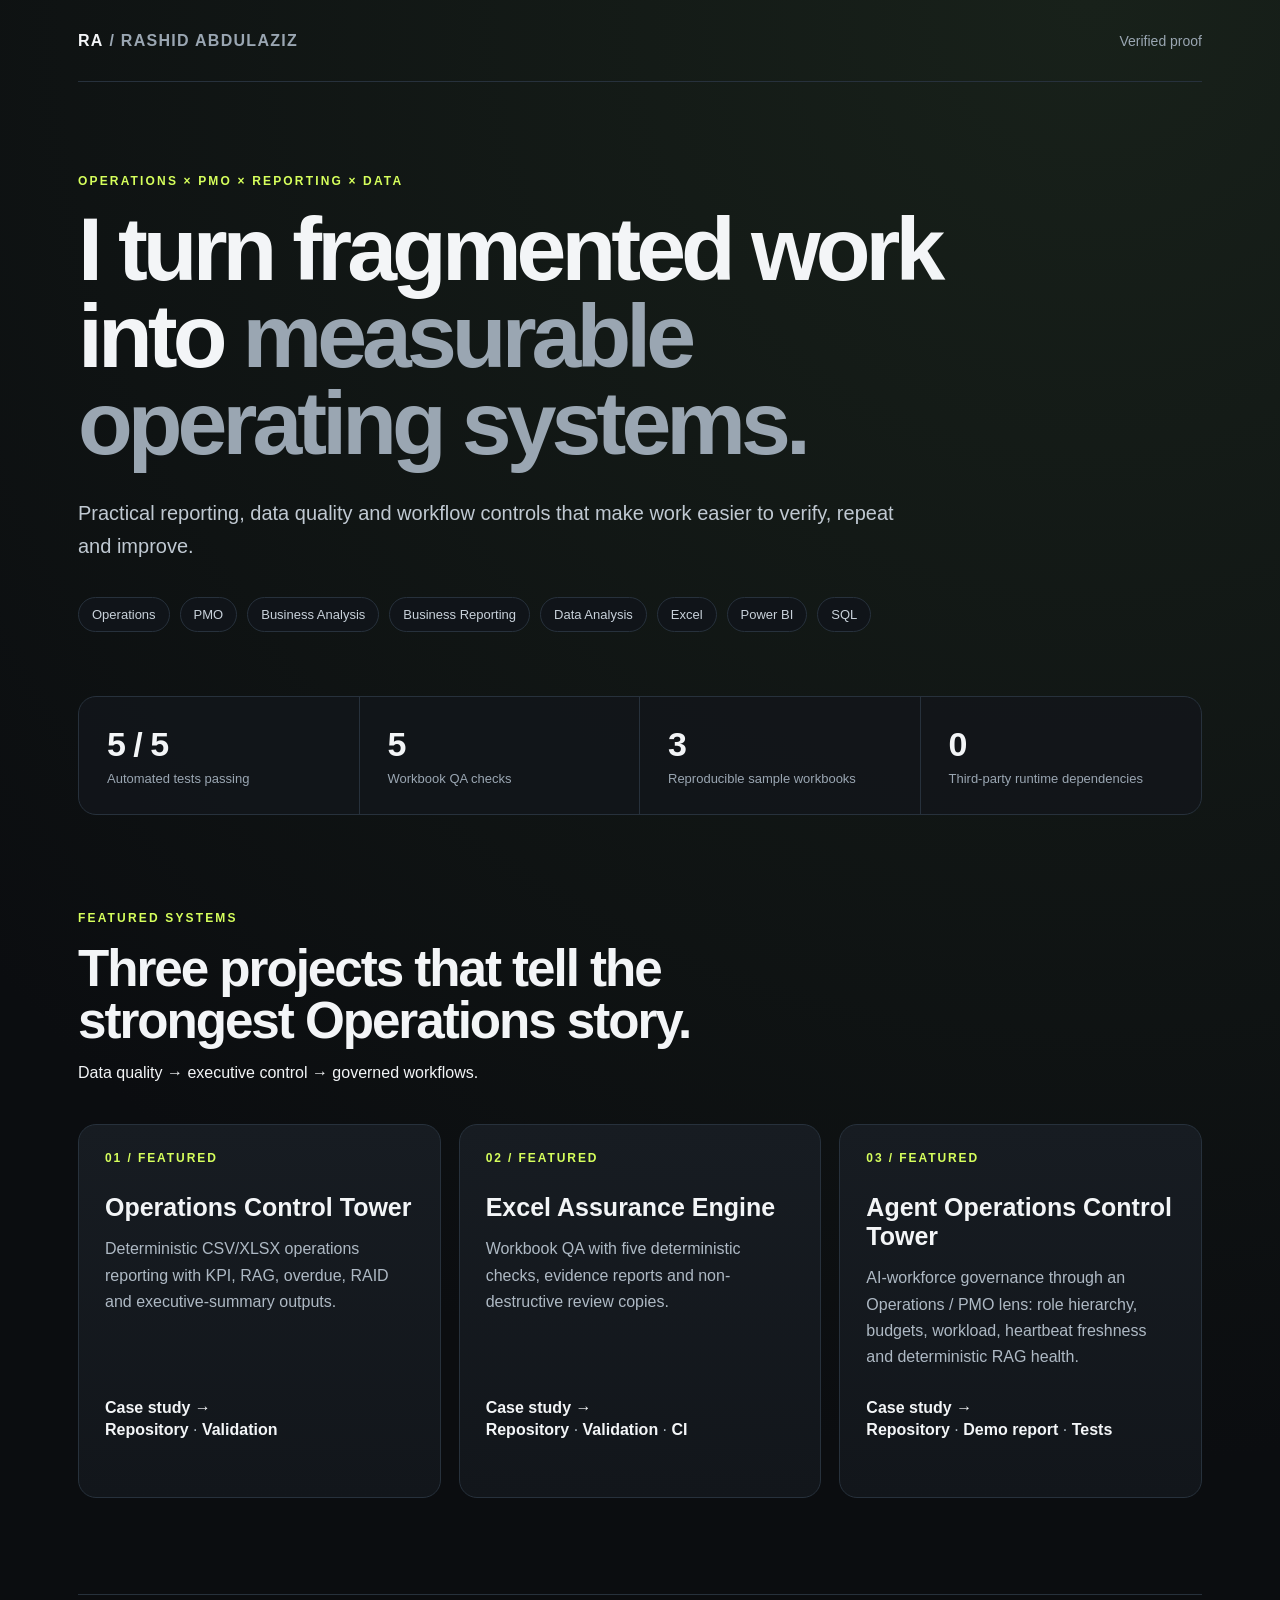
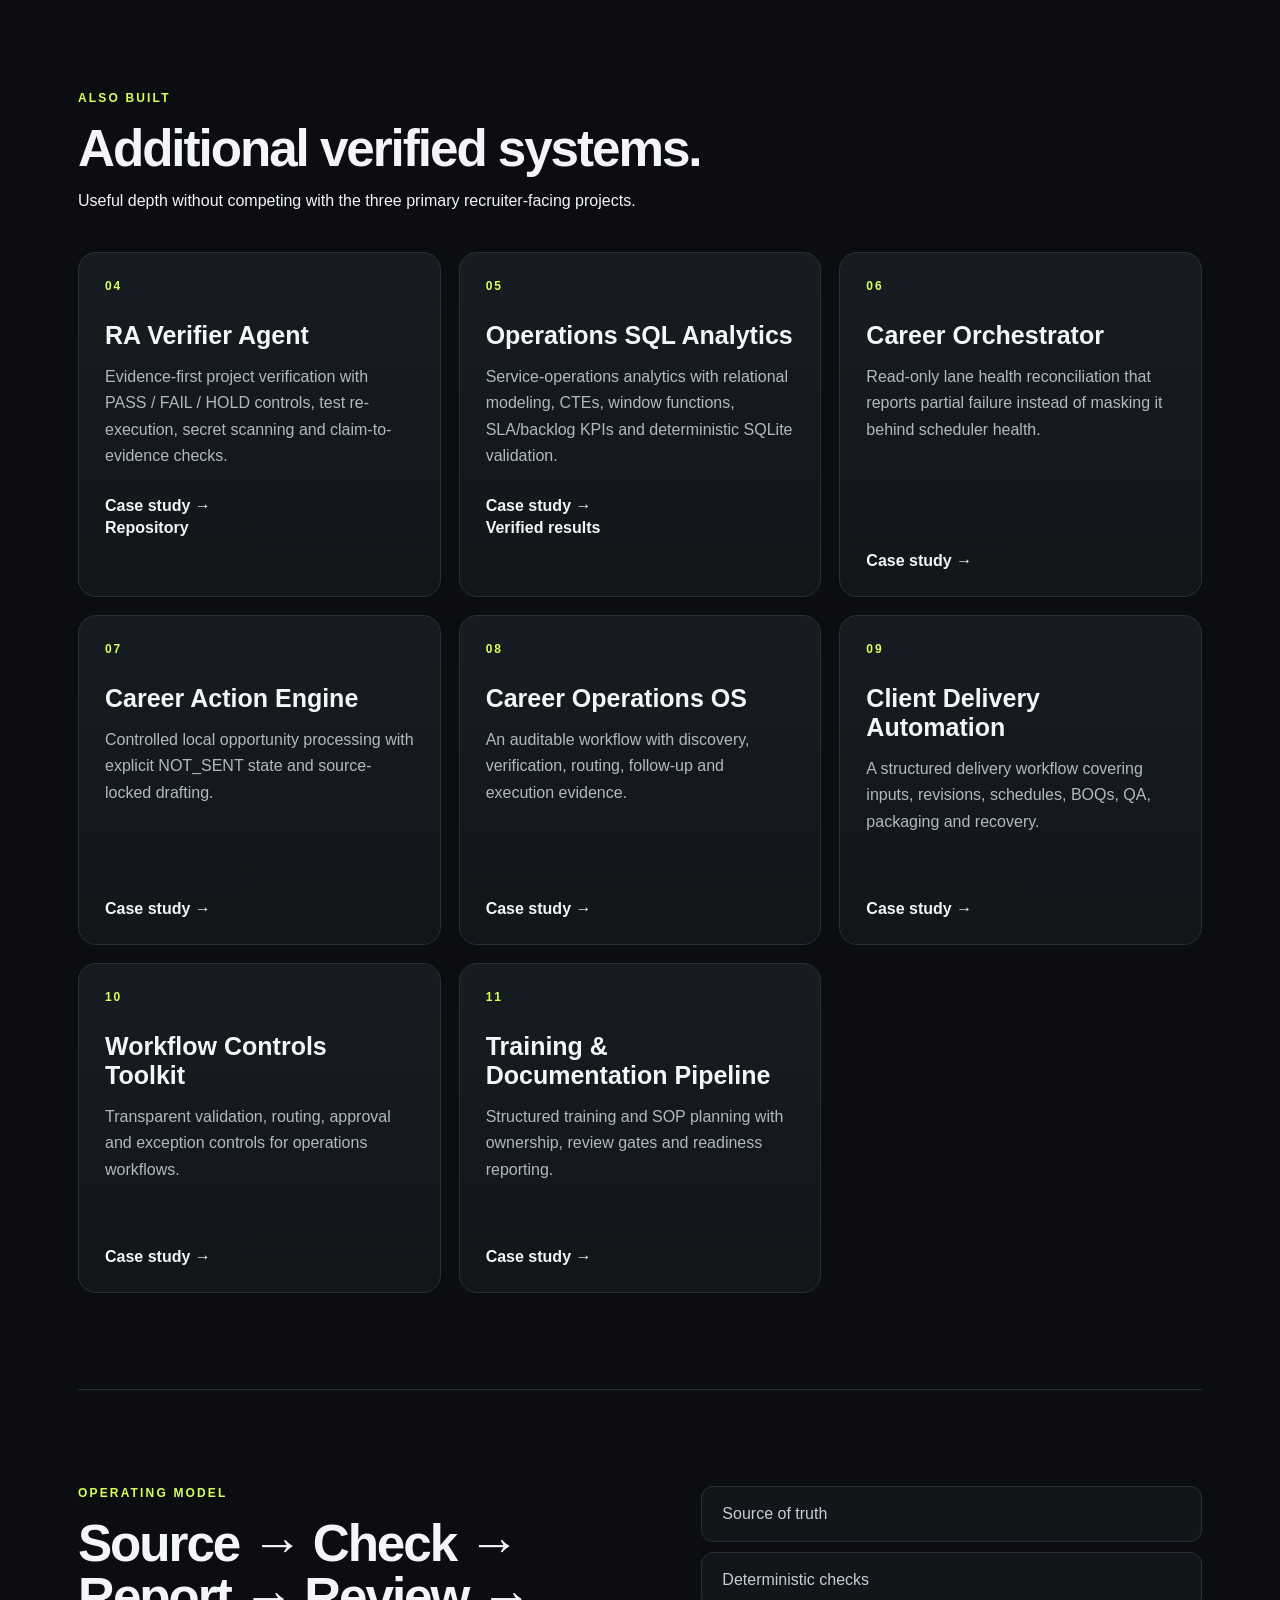
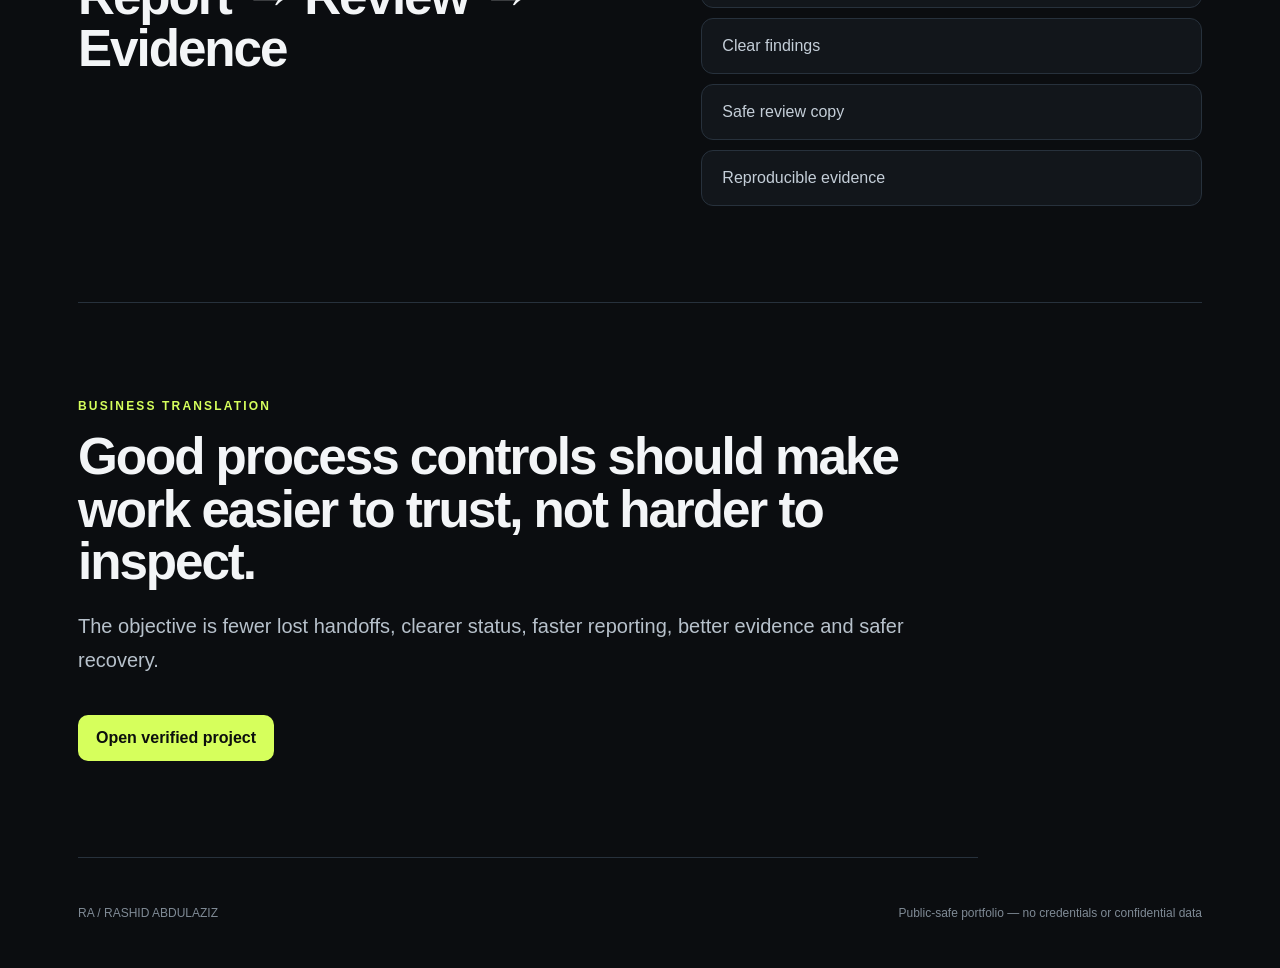
==== commit 4af9b869: "Align portfolio with Operations PMO reporting and data" ====
--- a/index.html
+++ b/index.html
@@ -3,8 +3,8 @@
 <head>
   <meta charset="utf-8">
   <meta name="viewport" content="width=device-width,initial-scale=1">
-  <meta name="description" content="RA | Operations, PMO, Data and Automation Portfolio">
-  <meta property="og:title" content="RA | Operations × PMO × Data × Automation">
+  <meta name="description" content="RA | Operations, PMO, Reporting and Data Portfolio">
+  <meta property="og:title" content="RA | Operations × PMO × Reporting × Data">
   <meta property="og:description" content="Evidence-based professional portfolio for Operations, PMO, Business Reporting and Data Analysis.">
   <meta property="og:type" content="website">
   <meta property="og:url" content="https://rash1ed.github.io/ra-public-portfolio/">
@@ -12,10 +12,10 @@
   <meta property="og:image:width" content="1200">
   <meta property="og:image:height" content="630">
   <meta name="twitter:card" content="summary_large_image">
-  <meta name="twitter:title" content="RA | Operations × PMO × Data × Automation">
+  <meta name="twitter:title" content="RA | Operations × PMO × Reporting × Data">
   <meta name="twitter:description" content="Evidence-based professional portfolio for Operations, PMO, Business Reporting and Data Analysis.">
   <meta name="twitter:image" content="https://rash1ed.github.io/ra-public-portfolio/assets/social-preview.png">
-  <title>RA | Operations × PMO × Data × Automation</title>
+  <title>RA | Operations × PMO × Reporting × Data</title>
   <link rel="stylesheet" href="assets/styles.css">
 </head>
 <body>
@@ -26,10 +26,10 @@
     </nav>
 
     <section class="hero">
-      <p class="eyebrow">OPERATIONS × PMO × DATA × AUTOMATION</p>
+      <p class="eyebrow">OPERATIONS × PMO × REPORTING × DATA</p>
       <h1>I turn fragmented work into <em>measurable operating systems.</em></h1>
       <p class="lead">Practical reporting, data quality and workflow controls that make work easier to verify, repeat and improve.</p>
-      <div class="chips"><span>Operations</span><span>PMO</span><span>Business Reporting</span><span>Excel</span><span>Power BI</span><span>SQL</span><span>Automation</span><span>AI Governance</span></div>
+      <div class="chips"><span>Operations</span><span>PMO</span><span>Business Analysis</span><span>Business Reporting</span><span>Data Analysis</span><span>Excel</span><span>Power BI</span><span>SQL</span></div>
     </section>
     <section id="proof" class="metrics">
       <article><strong>5 / 5</strong><span>Automated tests passing</span></article>
@@ -39,11 +39,11 @@
     </section>
 
     <section class="section featured-section">
-      <div class="section-head"><p class="eyebrow">FEATURED SYSTEMS</p><h2>Three projects that tell the strongest Operations story.</h2><p class="section-copy">Data quality → executive control → governed automation.</p></div>
+      <div class="section-head"><p class="eyebrow">FEATURED SYSTEMS</p><h2>Three projects that tell the strongest Operations story.</h2><p class="section-copy">Data quality → executive control → governed workflows.</p></div>
       <div class="grid featured-grid">
         <article class="card featured-card"><span class="num">01 / FEATURED</span><h3>Operations Control Tower</h3><p>Deterministic CSV/XLSX operations reporting with KPI, RAG, overdue, RAID and executive-summary outputs.</p><a href="case-studies/operations-control-tower.md">Case study →</a><p><a href="https://github.com/rash1ed/ra-operations-control-tower">Repository</a> · <a href="https://github.com/rash1ed/ra-operations-control-tower/blob/main/docs/validation.txt">Validation</a></p></article>
         <article class="card featured-card"><span class="num">02 / FEATURED</span><h3>Excel Assurance Engine</h3><p>Workbook QA with five deterministic checks, evidence reports and non-destructive review copies.</p><a href="case-studies/excel-assurance-engine.md">Case study →</a><p><a href="https://github.com/rash1ed/ra-excel-assurance-engine">Repository</a> · <a href="https://github.com/rash1ed/ra-excel-assurance-engine/blob/main/docs/validation.txt">Validation</a> · <a href="https://github.com/rash1ed/ra-excel-assurance-engine/actions">CI</a></p></article>
-        <article class="card featured-card"><span class="num">03 / FEATURED</span><h3>Agent Operations Control Tower</h3><p>AI-workforce governance through an Operations / PMO lens: role hierarchy, budgets, workload, heartbeat freshness and deterministic RAG health.</p><a href="case-studies/agent-operations-control-tower.md">Case study →</a><p><a href="https://github.com/rash1ed/ra-operations-control-tower">Repository</a> · <a href="https://github.com/rash1ed/ra-operations-control-tower/blob/main/docs/agent-operations-report.md">Demo report</a> · <a href="https://github.com/rash1ed/ra-operations-control-tower/tree/main/tests">Tests</a></p></article>
+        <article id="agent-operations-control-tower" class="card featured-card"><span class="num">03 / FEATURED</span><h3>Agent Operations Control Tower</h3><p>AI-workforce governance through an Operations / PMO lens: role hierarchy, budgets, workload, heartbeat freshness and deterministic RAG health.</p><a href="case-studies/agent-operations-control-tower.md">Case study →</a><p><a href="https://github.com/rash1ed/ra-operations-control-tower">Repository</a> · <a href="https://github.com/rash1ed/ra-operations-control-tower/blob/main/docs/agent-operations-report.md">Demo report</a> · <a href="https://github.com/rash1ed/ra-operations-control-tower/tree/main/tests">Tests</a></p></article>
       </div>
     </section>
 
@@ -56,6 +56,8 @@
         <article class="card secondary-card"><span class="num">07</span><h3>Career Action Engine</h3><p>Controlled local opportunity processing with explicit NOT_SENT state and source-locked drafting.</p><a href="case-studies/career-action-engine.md">Case study →</a></article>
         <article class="card secondary-card"><span class="num">08</span><h3>Career Operations OS</h3><p>An auditable workflow with discovery, verification, routing, follow-up and execution evidence.</p><a href="case-studies/career-operations-os.md">Case study →</a></article>
         <article class="card secondary-card"><span class="num">09</span><h3>Client Delivery Automation</h3><p>A structured delivery workflow covering inputs, revisions, schedules, BOQs, QA, packaging and recovery.</p><a href="case-studies/client-delivery-automation.md">Case study →</a></article>
+        <article class="card secondary-card"><span class="num">10</span><h3>Workflow Controls Toolkit</h3><p>Transparent validation, routing, approval and exception controls for operations workflows.</p><a href="case-studies/workflow-controls-toolkit.md">Case study →</a></article>
+        <article class="card secondary-card"><span class="num">11</span><h3>Training &amp; Documentation Pipeline</h3><p>Structured training and SOP planning with ownership, review gates and readiness reporting.</p><a href="case-studies/training-documentation-pipeline.md">Case study →</a></article>
       </div>
     </section>
     <section class="section split">
@@ -65,7 +67,7 @@
 
     <section class="section statement">
       <p class="eyebrow">BUSINESS TRANSLATION</p>
-      <h2>Automation should make work easier to trust, not harder to inspect.</h2>
+      <h2>Good process controls should make work easier to trust, not harder to inspect.</h2>
       <p>The objective is fewer lost handoffs, clearer status, faster reporting, better evidence and safer recovery.</p>
       <a class="button" href="https://github.com/rash1ed/ra-excel-assurance-engine">Open verified project</a>
     </section>
